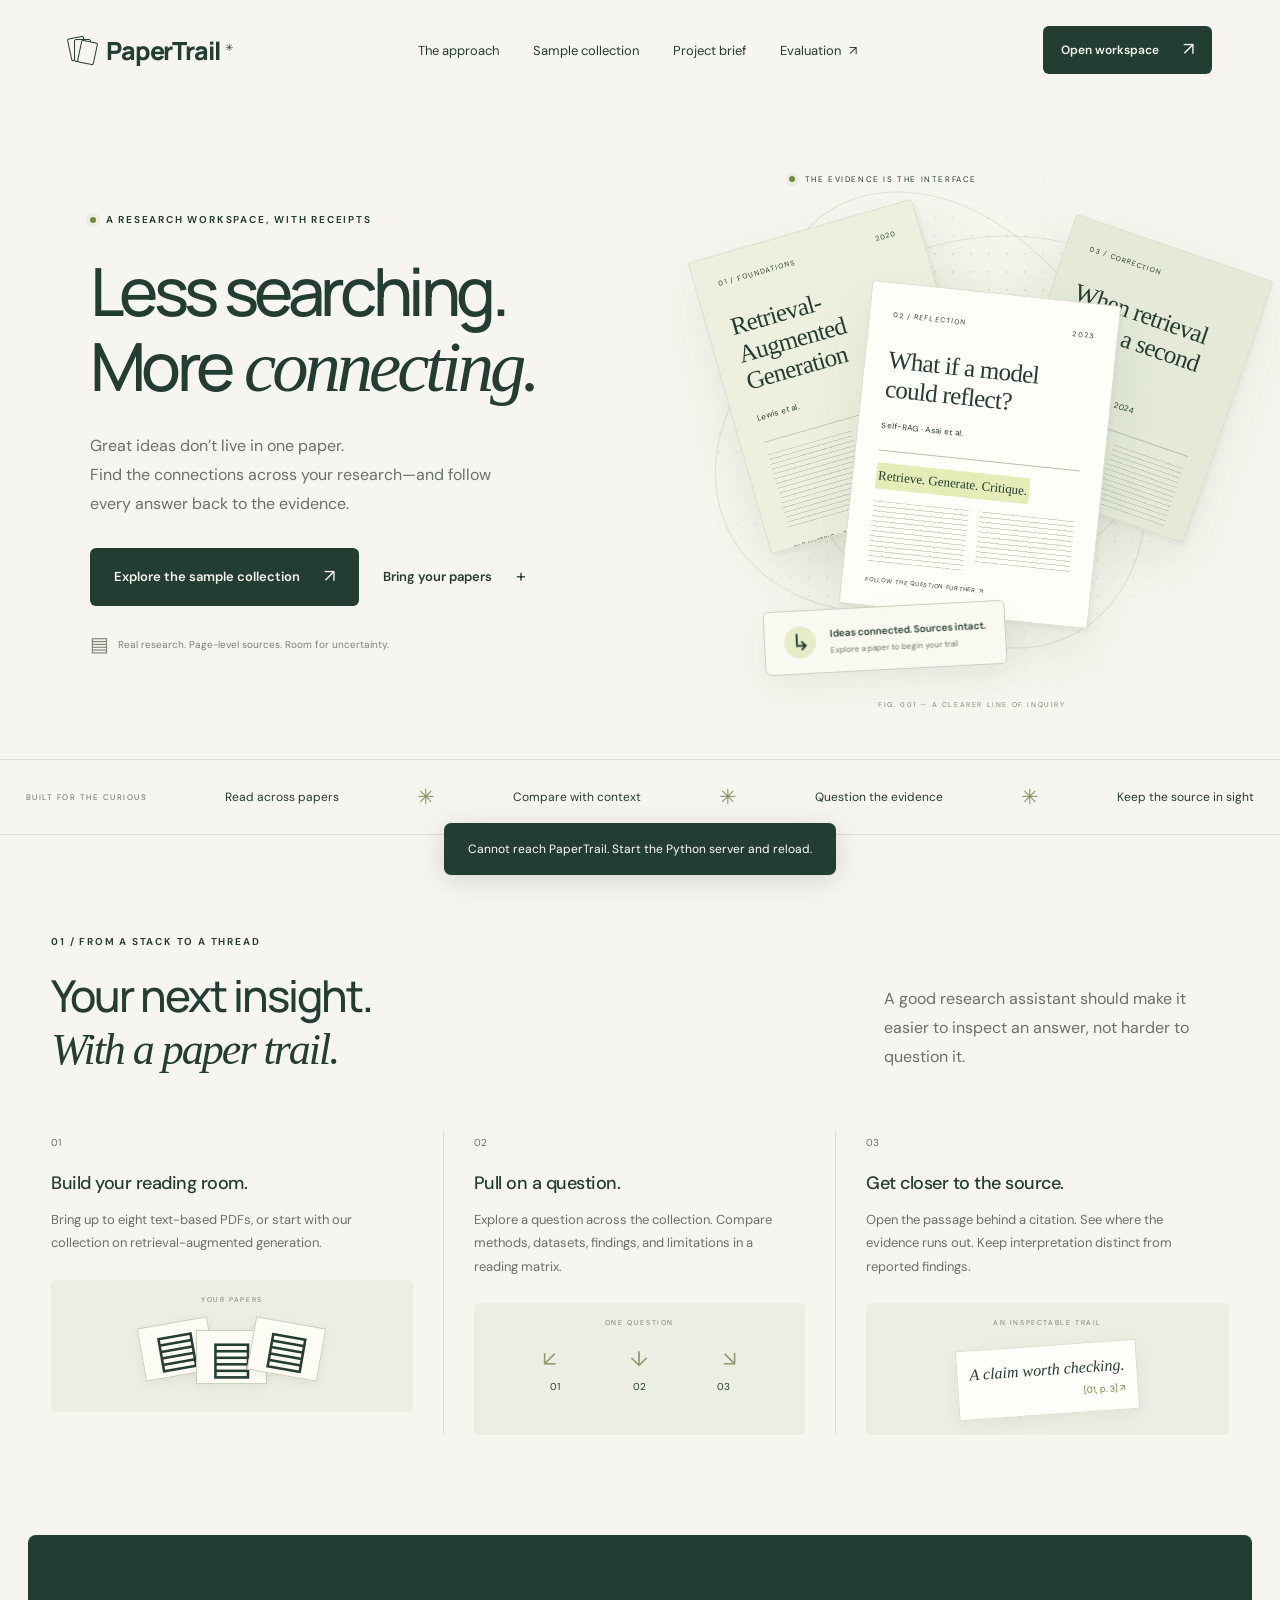
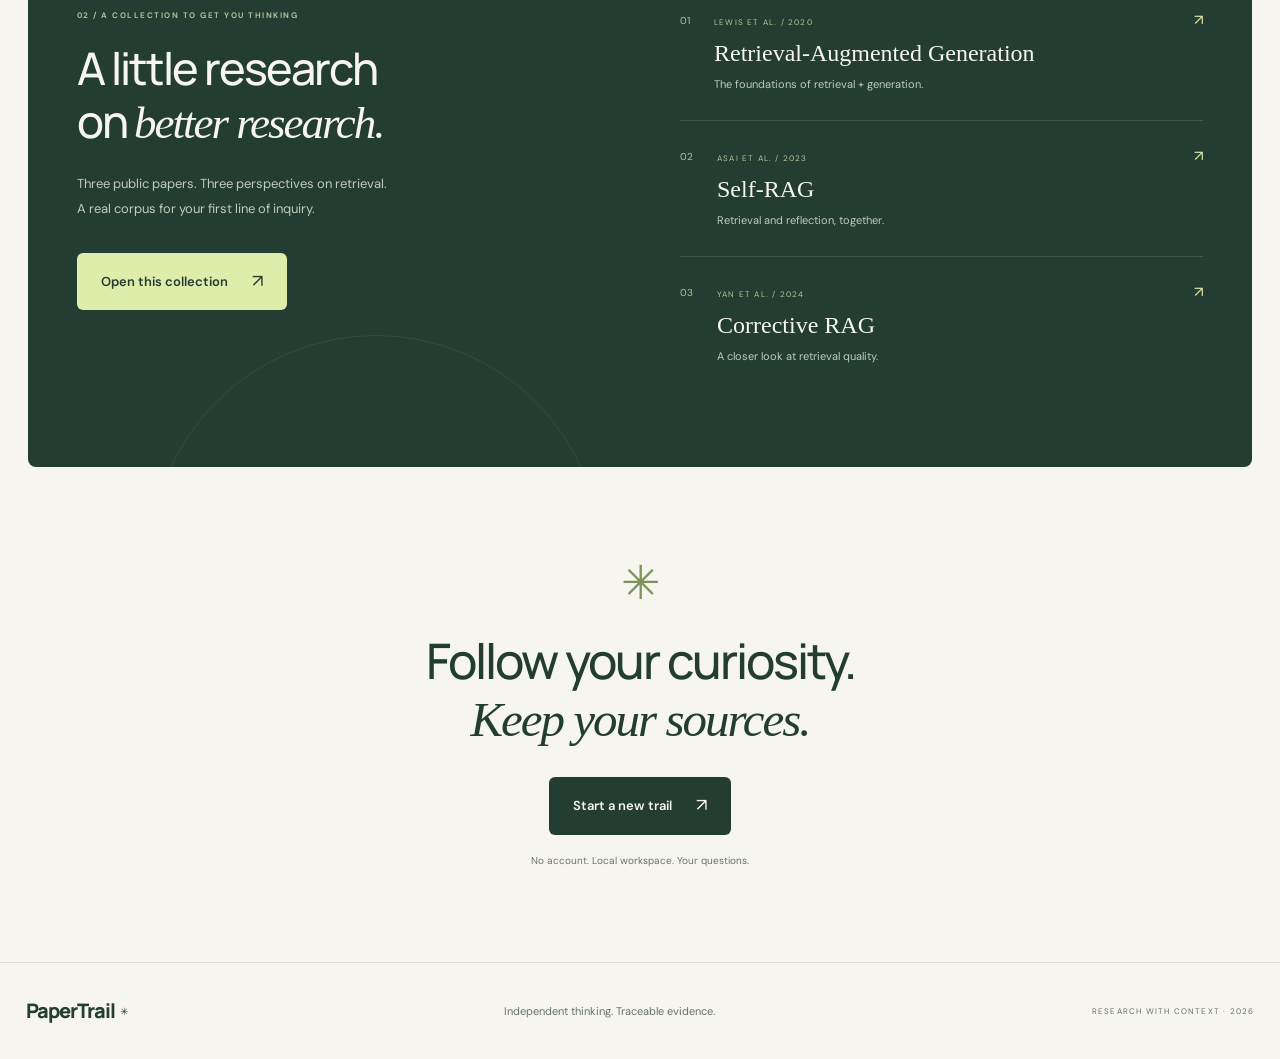
==== static/index.html @ 325f9eb8 "Build PaperTrail research workspace with cited retrieval and evaluation" ====
<!doctype html>
<html lang="en">
<head>
  <meta charset="utf-8"><meta name="viewport" content="width=device-width,initial-scale=1">
  <meta name="description" content="A quieter way to read across research. Compare papers, trace evidence, and keep every conclusion close to its source.">
  <title>PaperTrail — Follow the evidence.</title>
  <link rel="icon" href="/static/favicon.svg" type="image/svg+xml">
  <link rel="stylesheet" href="/static/styles.css">
  <script src="/static/app.js" defer></script>
</head>
<body>
<a class="skip" href="#main">Skip to content</a>
<header class="site-header">
  <a href="#" class="wordmark" aria-label="PaperTrail home"><span class="brand-icon"><i></i><i></i><i></i></span>PaperTrail<span class="brand-dot">✳</span></a>
  <nav aria-label="Main navigation"><a href="#approach">The approach</a><a href="#collection">Sample collection</a><a href="/project-brief" target="_blank" rel="noopener">Project brief</a><button class="text-button" id="nav-eval">Evaluation <span>↗</span></button></nav>
  <button class="button small dark" data-open>Open workspace <span>↗</span></button>
</header>
<main id="main">
<div id="landing">
  <section class="hero">
    <div class="hero-copy">
      <div class="eyebrow"><span class="live-dot"></span> A RESEARCH WORKSPACE, WITH RECEIPTS</div>
      <h1>Less searching.<br>More <em>connecting.</em></h1>
      <p class="hero-description">Great ideas don’t live in one paper.<br>Find the connections across your research—and follow every answer back to the evidence.</p>
      <div class="hero-actions"><button class="button dark" data-demo>Explore the sample collection <span>↗</span></button><button class="button quiet" data-open>Bring your papers <span>+</span></button></div>
      <div class="hero-footnote"><span class="tiny-paper">▤</span> Real research. Page-level sources. Room for uncertainty.</div>
    </div>
    <div class="research-art" aria-label="Interactive illustration of three research papers connected to an evidence trail">
      <div class="art-grid"></div><div class="art-orbit orbit-one"></div><div class="art-orbit orbit-two"></div>
      <div class="art-caption"><span class="live-dot"></span> THE EVIDENCE IS THE INTERFACE</div>
      <svg class="connections" viewBox="0 0 650 560" fill="none" aria-hidden="true"><path d="M180 185C400 160 140 380 340 380S430 190 530 270"/><path d="M330 115C210 290 510 310 350 475"/><circle r="4"><animateMotion dur="8s" repeatCount="indefinite" path="M180 185C400 160 140 380 340 380S430 190 530 270"/></circle></svg>
      <button class="paper-sculpture paper-back" data-art="0" aria-label="Explore the RAG paper"><span class="paper-topline">01 / FOUNDATIONS <span>2020</span></span><h3>Retrieval-Augmented<br>Generation</h3><span class="paper-author">Lewis et al.</span><div class="paper-rule"></div><div class="mini-columns"><i></i><i></i></div><span class="paper-bottom">PARAMETRIC + NON-PARAMETRIC MEMORY</span></button>
      <button class="paper-sculpture paper-front" data-art="1" aria-label="Explore the Self-RAG paper"><span class="paper-topline">02 / REFLECTION <span>2023</span></span><h3>What if a model<br>could reflect?</h3><span class="paper-author">Self-RAG · Asai et al.</span><div class="paper-rule"></div><div class="highlight-line">Retrieve. Generate. Critique.</div><div class="mini-columns"><i></i><i></i></div><span class="paper-bottom">FOLLOW THE QUESTION FURTHER ↗</span></button>
      <button class="paper-sculpture paper-side" data-art="2" aria-label="Explore the CRAG paper"><span class="paper-topline">03 / CORRECTION</span><h3>When retrieval<br>needs a second look.</h3><span class="paper-author">CRAG · Yan et al. · 2024</span><div class="paper-rule"></div><div class="mini-columns"><i></i><i></i></div></button>
      <div class="evidence-tag"><span>↳</span><div><strong>Ideas connected. Sources intact.</strong><small>Explore a paper to begin your trail</small></div></div>
      <span class="art-coordinate">FIG. 001 — A CLEARER LINE OF INQUIRY</span>
    </div>
  </section>
  <div class="principles-strip"><span>BUILT FOR THE CURIOUS</span><p>Read across papers</p><i>✳</i><p>Compare with context</p><i>✳</i><p>Question the evidence</p><i>✳</i><p>Keep the source in sight</p></div>
  <section class="approach section-wrap" id="approach">
    <div class="section-heading"><div class="eyebrow">01 / FROM A STACK TO A THREAD</div><h2>Your next insight.<br><em>With a paper trail.</em></h2><p>A good research assistant should make it easier to inspect an answer, not harder to question it.</p></div>
    <div class="approach-grid">
      <article><span class="step-number">01</span><h3>Build your reading room.</h3><p>Bring up to eight text-based PDFs, or start with our collection on retrieval-augmented generation.</p><div class="step-drawing drawing-stack" aria-hidden="true"><span>YOUR PAPERS</span><i>▤</i><i>▤</i><i>▤</i></div></article>
      <article><span class="step-number">02</span><h3>Pull on a question.</h3><p>Explore a question across the collection. Compare methods, datasets, findings, and limitations in a reading matrix.</p><div class="step-drawing drawing-thread" aria-hidden="true"><span>ONE QUESTION</span><b>↙</b><b>↓</b><b>↘</b><i>01</i><i>02</i><i>03</i></div></article>
      <article><span class="step-number">03</span><h3>Get closer to the source.</h3><p>Open the passage behind a citation. See where the evidence runs out. Keep interpretation distinct from reported findings.</p><div class="step-drawing drawing-cite" aria-hidden="true"><span>AN INSPECTABLE TRAIL</span><i>A claim worth checking. <b>[01, p. 3] ↗</b></i></div></article>
    </div>
  </section>
  <section class="collection-section" id="collection"><div class="section-wrap collection-inner"><div><div class="eyebrow">02 / A COLLECTION TO GET YOU THINKING</div><h2>A little research<br>on <em>better research.</em></h2><p>Three public papers. Three perspectives on retrieval.<br>A real corpus for your first line of inquiry.</p><button class="button cream" data-demo>Open this collection <span>↗</span></button></div><div class="collection-list">
    <a href="https://arxiv.org/abs/2005.11401v4" target="_blank" rel="noopener"><span class="collection-index">01</span><div><small>LEWIS ET AL. / 2020</small><h3>Retrieval-Augmented Generation</h3><p>The foundations of retrieval + generation.</p></div><span>↗</span></a>
    <a href="https://arxiv.org/abs/2310.11511v1" target="_blank" rel="noopener"><span class="collection-index">02</span><div><small>ASAI ET AL. / 2023</small><h3>Self-RAG</h3><p>Retrieval and reflection, together.</p></div><span>↗</span></a>
    <a href="https://arxiv.org/abs/2401.15884v3" target="_blank" rel="noopener"><span class="collection-index">03</span><div><small>YAN ET AL. / 2024</small><h3>Corrective RAG</h3><p>A closer look at retrieval quality.</p></div><span>↗</span></a>
  </div></div></section>
  <section class="closing section-wrap"><span class="asterisk">✳</span><h2>Follow your curiosity.<br><em>Keep your sources.</em></h2><button class="button dark" data-open>Start a new trail <span>↗</span></button><p>No account. Local workspace. Your questions.</p></section>
</div>
<section id="workspace" class="workspace" hidden aria-label="Research workspace">
  <div class="workspace-top"><div><div class="eyebrow">YOUR RESEARCH, IN FOCUS</div><h1>The reading room<span>.</span></h1></div><div class="workspace-controls"><span class="mode-badge" id="mode-badge">Connecting…</span><button class="button small outline" id="go-home">← Back to overview</button></div></div>
  <div class="desk">
    <aside class="library"><div class="panel-title"><h2>Your collection</h2><span id="paper-count">00</span></div><label class="upload-zone" id="dropzone"><input type="file" id="file-input" multiple accept="application/pdf,.pdf"><span class="upload-icon">+</span><strong>Add your papers</strong><small>Choose or drop up to 8 PDFs<br>20 MB each · text-based</small></label><button class="demo-link" data-demo>↳ Try the three-paper sample</button><div class="library-info" id="library-info">Your collection stays in server memory until you clear it or restart.</div><div id="paper-list"></div><button class="text-button clear-button" id="clear-collection" hidden>Clear collection</button><div class="privacy-note" id="privacy-note"></div></aside>
    <div class="research-main"><div class="tabs" role="tablist" aria-label="Research views"><button role="tab" aria-selected="true" data-tab="ask" class="active">Ask the papers</button><button role="tab" aria-selected="false" data-tab="compare">Reading matrix</button><button role="tab" aria-selected="false" data-tab="eval">Evaluation</button></div>
      <div id="ask-view" class="tab-view"><div class="welcome" id="welcome"><span class="welcome-mark">✳</span><h2>What are you curious about?</h2><p>A specific question makes a stronger trail.<br>Start with a collection, then follow the evidence.</p><div class="suggestions"><button data-question="How does Self-RAG use reflection tokens?">How does Self-RAG use reflection tokens? <span>↗</span></button><button data-question="Compare how these papers handle retrieval quality." data-compare="true">How do these papers handle retrieval quality? <span>↗</span></button><button data-question="Which paper is best?" data-compare="true">Which paper is best? <span>↗</span></button></div></div><div id="answer" aria-live="polite"></div>
      <form id="question-form" class="question-form"><label for="question" class="sr-only">Ask a research question</label><textarea id="question" rows="2" maxlength="2000" placeholder="Ask a question worth following…" required></textarea><div class="composer-bottom"><label class="compare-toggle"><input type="checkbox" id="compare-toggle"> Compare selected papers</label><button class="send-button" type="submit" aria-label="Ask the papers">↗</button></div></form><p class="composer-caption">Citations are a starting point for verification. Always inspect the source.</p></div>
      <div id="compare-view" class="tab-view" hidden><div class="view-heading"><div><h2>A side-by-side reading.</h2><p>Methods, datasets, findings, limitations. Source passages in context.</p></div><button class="button small dark" id="build-matrix">Build matrix ↗</button></div><p class="matrix-warning">This matrix retrieves excerpts; it does not establish equivalent experiments or rank papers.</p><div id="matrix"><div class="empty-panel">Select at least two papers, then build your reading matrix.</div></div></div>
      <div id="eval-view" class="tab-view" hidden><div class="view-heading"><div><h2>Show the work.</h2><p>Actual retrieval measurements. Explicit limits.</p></div><button class="button small outline" id="refresh-eval">Refresh ↻</button></div><div id="evaluation"></div></div>
    </div>
    <aside class="evidence-panel"><div class="panel-title"><h2>Evidence trail</h2><span id="evidence-count">00</span></div><div id="evidence-content"><div class="evidence-empty"><span>↳</span><h3>Every trail starts somewhere.</h3><p>Select a citation to inspect the passage and open its original PDF page.</p></div></div></aside>
  </div>
</section>
</main>
<footer><a class="wordmark" href="#">PaperTrail<span class="brand-dot">✳</span></a><p>Independent thinking. Traceable evidence.</p><span>RESEARCH WITH CONTEXT · 2026</span></footer>
<div id="toast" class="toast" role="status" hidden></div>
<div id="busy" class="busy-bar" role="status" hidden><span class="spinner"></span><span id="busy-message">Following the evidence…</span></div>
</body>
</html>
---- static/styles.css ----
@import url('https://fonts.googleapis.com/css2?family=DM+Sans:wght@400;450;500;550;600;650;700&family=Manrope:wght@400;500;600;650;700;750;800&display=swap');
:root{--paper:#f6f5ef;--ink:#243d32;--muted:#677269;--line:#dcded4;--lime:#dfedab;--accent:#52794d;--white:#fffefa;--serif:Georgia,'Times New Roman',serif;--sans:'DM Sans',Arial,sans-serif;--display:'Manrope',Arial,sans-serif}*{box-sizing:border-box}html{scroll-behavior:smooth;scroll-padding-top:90px}body{margin:0;background:var(--paper);color:var(--ink);font-family:var(--sans);font-size:15px}button,input,textarea{font:inherit}button,a{-webkit-tap-highlight-color:transparent}button{cursor:pointer}button:disabled{cursor:wait;opacity:.55}a{color:inherit;text-decoration:none}button{color:inherit}button:focus-visible,a:focus-visible,input:focus-visible,textarea:focus-visible{outline:3px solid #798e43;outline-offset:4px}[hidden]{display:none!important}::selection{background:var(--lime)}.site-header{height:100px;max-width:1512px;margin:auto;padding:0 5.3%;display:flex;align-items:center;justify-content:space-between;gap:24px}.wordmark{font-family:var(--display);font-size:25px;font-weight:800;letter-spacing:-1.1px;display:inline-flex;align-items:center;gap:9px}.brand-dot{font:10px var(--sans);align-self:flex-start;margin-top:8px;margin-left:-4px}.brand-icon{position:relative;width:29px;height:30px;display:inline-block}.brand-icon i{position:absolute;width:17px;height:23px;border:1.7px solid var(--ink);border-radius:2px;transform:rotate(-12deg);top:2px;left:1px;background:var(--paper)}.brand-icon i:nth-child(2){left:6px;top:4px;transform:rotate(0)}.brand-icon i:nth-child(3){left:11px;top:6px;transform:rotate(12deg)}.site-header nav{display:flex;gap:34px;align-items:center;font-size:13px}.site-header nav a:hover,.text-button:hover{text-decoration:underline;text-underline-offset:5px}.text-button{padding:0;border:0;background:none;font-size:13px}.text-button span{margin-left:5px}.button{display:inline-flex;align-items:center;justify-content:center;gap:24px;border-radius:6px;padding:17px 23px;border:1px solid transparent;font-size:13px;font-weight:600;line-height:1.2;transition:background .2s,transform .2s}.button:hover{transform:translateY(-2px)}.button span{font-size:18px;font-weight:400}.button.dark{color:var(--paper);background:var(--ink)}.button.dark:hover{background:#3b5949}.button.small{padding:12px 17px;font-size:12px}.button.quiet{background:transparent;padding-left:10px}.button.outline{border-color:var(--line);background:transparent}.button.cream{background:var(--lime);color:var(--ink)}.hero{max-width:1512px;margin:auto;min-height:650px;display:grid;grid-template-columns:1fr 1fr;padding:55px 3% 44px 7%;align-items:center;overflow:hidden}.eyebrow{font-size:10px;letter-spacing:1.8px;font-weight:650;display:flex;align-items:center;gap:10px}.live-dot{width:6px;height:6px;border-radius:100%;background:#6e8c43;display:inline-block;box-shadow:0 0 0 4px #7c934414;flex:none}.hero h1{font-family:var(--display);font-size:clamp(48px,5.2vw,80px);font-weight:500;letter-spacing:-4.4px;line-height:1.1;margin:28px 0 25px}em{font-family:var(--serif);font-weight:400}h1 em{letter-spacing:-4px;font-size:1.09em}.hero-description{font-size:16px;line-height:1.8;color:var(--muted);max-width:440px;margin-bottom:30px}.hero-actions{display:flex;align-items:center;gap:13px}.hero-footnote{display:flex;align-items:center;gap:9px;color:#7c8278;font-size:10px;margin-top:25px}.tiny-paper{font-size:20px}.research-art{height:560px;position:relative;perspective:1000px;margin-left:8px}.art-grid{position:absolute;inset:0;background-image:radial-gradient(#9da78b 1px,transparent 1px);background-size:18px 18px;opacity:.32;mask-image:radial-gradient(ellipse at center,#000 30%,transparent 72%)}.research-art:before{content:'';position:absolute;inset:10% 4%;background:radial-gradient(ellipse,#dce7bc90,transparent 68%);filter:blur(18px)}.art-caption{position:absolute;top:19px;left:115px;font-size:8px;letter-spacing:1.6px;display:flex;align-items:center;gap:10px}.art-orbit{position:absolute;border:1px solid #adb99b50;border-radius:50%;width:490px;height:350px;left:30px;top:95px;transform:rotate(-25deg)}.orbit-two{width:340px;height:490px;top:20px;left:112px;transform:rotate(-30deg)}.connections{position:absolute;inset:0;width:100%;height:100%;overflow:visible}.connections path{stroke:#7a8f60;stroke-width:1;stroke-dasharray:3 6;opacity:.65}.connections circle{fill:#6d844a}.paper-sculpture{position:absolute;text-align:left;border:1px solid #deded1;background:var(--white);color:var(--ink);box-shadow:0 25px 55px #34492a17,2px 3px 4px #34492a0c;border-radius:3px;transition:transform .5s,box-shadow .5s;padding:23px 23px 18px;width:233px;height:303px;overflow:hidden}.paper-back{left:9%;top:70px;transform:rotate(-16deg);background:#eef0df}.paper-back:hover{transform:rotate(-12deg) translateY(-15px);z-index:5}.paper-front{left:32%;top:137px;z-index:3;transform:rotate(6deg);width:250px;height:325px;background:#fffef9}.paper-front:hover{transform:rotate(2deg) translateY(-12px)}.paper-side{left:62%;top:85px;transform:rotate(19deg);width:208px;height:277px;background:#e4e9d8;z-index:1}.paper-side:hover{transform:rotate(13deg) translateY(-15px);z-index:5}.paper-topline{display:flex;justify-content:space-between;font-size:7px;letter-spacing:1.1px}.paper-sculpture h3{font-family:var(--serif);font-size:25px;font-weight:400;line-height:1.14;margin:27px 0 10px;letter-spacing:-.7px}.paper-author{font-size:8px;letter-spacing:.3px}.paper-rule{height:1px;background:#b7beac;margin:17px 0 12px}.mini-columns{display:flex;gap:11px;height:79px}.mini-columns i{flex:1;background:repeating-linear-gradient(to bottom,#b8bfad 0 1px,transparent 1px 5px);opacity:.64}.mini-columns i:nth-child(2){height:64px}.paper-bottom{font-size:6px;letter-spacing:.75px;display:block;margin-top:14px}.highlight-line{background:#e4edb7;font-family:var(--serif);font-size:13px;padding:5px 2px;margin-bottom:12px;width:max-content}.paper-front .mini-columns{height:61px}.paper-front .mini-columns i:nth-child(2){height:51px}.evidence-tag{position:absolute;bottom:45px;left:16%;z-index:6;background:#f9faf1e8;backdrop-filter:blur(12px);border:1px solid #c9d0b9;box-shadow:0 12px 35px #34492a12;border-radius:6px;display:flex;align-items:center;gap:14px;padding:15px 19px;transform:rotate(-3deg)}.evidence-tag>span{background:#e4ecc9;width:32px;height:32px;display:grid;place-items:center;border-radius:50%;font-size:23px}.evidence-tag strong{font-size:10px;font-weight:600;display:block}.evidence-tag small{font-size:8px;color:var(--muted);display:block;margin-top:5px}.art-coordinate{position:absolute;bottom:6px;left:36%;font-size:7px;letter-spacing:1.6px;color:#818b76}.principles-strip{max-width:1352px;margin:0 auto;display:flex;gap:28px;justify-content:space-between;align-items:center;border-top:1px solid var(--line);border-bottom:1px solid var(--line);padding:23px 2%;font-size:12px}.principles-strip>span{font-size:8px;letter-spacing:1.5px;color:var(--muted)}.principles-strip p{margin:0}.principles-strip i{font-style:normal;font-size:21px;color:#81945f}.section-wrap{max-width:1352px;margin:auto;padding:100px 4%}.section-heading{display:grid;grid-template-columns:1.25fr 1fr;gap:0 80px;align-items:end}.section-heading .eyebrow{grid-column:1/-1;margin-bottom:22px}h2{font-family:var(--display);font-size:44px;font-weight:500;letter-spacing:-2px;line-height:1.18;margin:0}.section-heading p{font-size:16px;line-height:1.8;color:var(--muted);max-width:345px;margin:0 0 4px auto}.approach-grid{display:grid;grid-template-columns:repeat(3,1fr);margin-top:55px}.approach-grid article{padding:0 30px;border-right:1px solid var(--line)}.approach-grid article:first-child{padding-left:0}.approach-grid article:last-child{border:0;padding-right:0}.step-number{font-size:10px;color:var(--muted)}.approach-grid h3{font-size:18px;font-weight:500;letter-spacing:-.5px;margin:20px 0 10px}.approach-grid p{font-size:13px;line-height:1.8;color:var(--muted);max-width:320px}.step-drawing{background:#eceee3;height:132px;border-radius:5px;margin-top:25px;position:relative;overflow:hidden;text-align:center;padding:15px}.step-drawing>span{display:block;font-size:7px;letter-spacing:1.6px;color:#7a856f;margin-bottom:18px}.drawing-stack i{display:inline-block;font-style:normal;font-size:46px;line-height:1;background:#fdfcf5;padding:3px 13px;box-shadow:0 3px 10px #243d3212;border:1px solid #cbd0bb;transform:rotate(-10deg);margin:0 -8px}.drawing-stack i:nth-child(3){transform:translateY(8px)}.drawing-stack i:nth-child(4){transform:rotate(10deg)}.drawing-thread b{display:inline-block;width:30%;font-size:21px;font-weight:400;color:#8b9d70}.drawing-thread i{display:inline-block;width:28%;font-size:10px;font-style:normal;margin-top:7px}.drawing-cite i{font-family:var(--serif);font-size:16px;display:inline-block;background:var(--white);border:1px solid #d8ddca;box-shadow:0 5px 16px #243d3210;padding:15px 12px;transform:rotate(-4deg)}.drawing-cite b{display:block;font:9px var(--sans);padding-top:8px;color:#68803e;text-align:right}.collection-section{background:var(--ink);color:var(--paper);margin:0 28px;border-radius:8px;position:relative;overflow:hidden}.collection-section:after{content:'';position:absolute;width:450px;height:450px;border:1px solid #dfeaaf14;border-radius:50%;bottom:-320px;left:10%}.collection-inner{display:grid;grid-template-columns:1fr 1fr;gap:80px;padding-top:75px;padding-bottom:75px}.collection-inner .eyebrow{color:#b6c59a;font-size:8px;letter-spacing:1.5px;margin-bottom:22px}.collection-inner h2{font-size:45px}.collection-inner p{color:#c1cbbc;font-size:13px;line-height:1.9;margin:22px 0}.collection-inner .button{margin-top:9px}.collection-list a{display:flex;gap:24px;align-items:flex-start;padding:25px 0;border-bottom:1px solid #70827260;transition:padding .2s}.collection-list a:hover{padding-left:10px}.collection-list a:first-child{padding-top:0}.collection-list a:last-child{border:0}.collection-index{font-size:10px;padding-top:4px;color:#b7c596}.collection-list small{font-size:8px;letter-spacing:1.2px;color:#b7c596}.collection-list h3{font-family:var(--serif);font-weight:400;font-size:24px;margin:10px 0 7px}.collection-list p{margin:0;font-size:11px}.collection-list a>span:last-child{margin-left:auto;color:var(--lime)}.closing{text-align:center;padding:85px 0}.asterisk{font-size:47px;color:#7f925b;display:block;margin-bottom:18px}.closing h2{font-size:49px}.closing .button{margin-top:28px}.closing p{font-size:10px;color:var(--muted);margin-top:19px}footer{max-width:1352px;margin:auto;border-top:1px solid var(--line);padding:30px 2%;display:flex;align-items:center;justify-content:space-between;gap:25px}footer .wordmark{font-size:20px}footer p{font-size:11px;color:var(--muted)}footer>span{font-size:8px;letter-spacing:1.2px;color:var(--muted)}.workspace{max-width:1600px;margin:auto;padding:35px 3% 70px}.workspace-top{display:flex;justify-content:space-between;align-items:center;margin-bottom:30px;gap:20px}.workspace-top h1{font-family:var(--display);font-size:40px;letter-spacing:-2px;font-weight:500;margin:10px 0 0}.workspace-top h1 span{color:#8eaa5c}.workspace-controls{display:flex;align-items:center;gap:18px}.mode-badge{font-size:9px;letter-spacing:.5px;border:1px solid #c9d4b6;border-radius:30px;padding:8px 11px;background:#e8efd9}.desk{display:grid;grid-template-columns:245px minmax(0,1fr) 285px;border:1px solid var(--line);border-radius:9px;min-height:690px;background:var(--white);overflow:hidden}.library{border-right:1px solid var(--line);padding:23px 18px;background:#f0f1e8}.panel-title{display:flex;align-items:center;justify-content:space-between;margin-bottom:23px}.panel-title h2{font:600 12px var(--sans);letter-spacing:0}.panel-title>span{font-size:9px;color:var(--muted);border:1px solid var(--line);padding:3px 6px;border-radius:3px}.upload-zone{display:flex;align-items:center;flex-direction:column;justify-content:center;padding:22px 12px;border:1px dashed #aab99a;border-radius:6px;cursor:pointer;position:relative;background:#f6f7ee;transition:background .2s}.upload-zone:hover,.upload-zone.dragover{background:#e4ebce}.upload-zone input{position:absolute;inset:0;opacity:0;width:100%;cursor:pointer}.upload-zone:focus-within{outline:3px solid #798e43}.upload-icon{font-size:25px;font-weight:400;margin-bottom:8px}.upload-zone strong{font-size:12px;font-weight:500}.upload-zone small{font-size:9px;line-height:1.7;color:var(--muted);text-align:center;margin-top:9px}.demo-link{background:none;border:0;font-size:10px;width:100%;text-align:left;padding:16px 0;color:#4a6743}.library-info{font-size:9px;line-height:1.7;color:var(--muted);padding:12px 0;border-top:1px solid var(--line)}.paper-item{display:flex;gap:8px;padding:14px 0;border-bottom:1px solid var(--line);align-items:flex-start}.paper-item input{accent-color:var(--ink);margin:3px 0;flex:none}.paper-item strong{font-size:11px;font-weight:500;line-height:1.5;display:block;overflow-wrap:anywhere}.paper-item small{font-size:9px;color:var(--muted);display:block;margin-top:5px}.clear-button{margin-top:20px;font-size:10px;color:#876145}.privacy-note{margin-top:30px;font-size:9px;line-height:1.8;color:var(--muted)}.research-main{min-width:0}.tabs{display:flex;gap:24px;border-bottom:1px solid var(--line);padding:0 26px;height:63px;align-items:stretch}.tabs button{background:none;border:0;border-bottom:2px solid transparent;padding:0 0 2px;font-size:11px;white-space:nowrap;color:var(--muted)}.tabs button.active{border-bottom-color:var(--ink);color:var(--ink);font-weight:600}.tab-view{padding:25px}.welcome{text-align:center;padding:43px 15px 32px}.welcome-mark{font-size:48px;color:#8a9b65}.welcome h2{font-size:27px;letter-spacing:-1px;margin:18px 0 13px}.welcome p{font-size:12px;line-height:1.8;color:var(--muted)}.suggestions{display:flex;flex-direction:column;gap:9px;max-width:420px;margin:27px auto 0}.suggestions button{border:1px solid var(--line);background:transparent;border-radius:5px;padding:13px 14px;display:flex;justify-content:space-between;gap:15px;text-align:left;font-size:11px}.suggestions button:hover{background:#edf1df}.suggestions span{color:#74884f}.question-form{border:1px solid #bac6aa;background:var(--white);border-radius:7px;padding:15px;box-shadow:0 5px 22px #243d3208;margin-top:10px}.question-form textarea{resize:vertical;min-height:48px;max-height:180px;width:100%;border:0;background:transparent;color:var(--ink);font-size:12px;line-height:1.7;outline:none}.question-form textarea::placeholder{color:#8b9287}.composer-bottom{display:flex;align-items:center;justify-content:space-between;gap:10px}.compare-toggle{font-size:9px;color:var(--muted);display:flex;align-items:center;gap:6px}.compare-toggle input{accent-color:var(--ink)}.send-button{border:0;background:var(--ink);color:var(--lime);border-radius:5px;width:35px;height:32px;font-size:20px}.composer-caption{font-size:8px;color:#838b7b;text-align:center;line-height:1.6}.evidence-panel{border-left:1px solid var(--line);padding:23px 19px;background:#fafaf4;min-width:0}.evidence-empty{padding:70px 7px;text-align:center}.evidence-empty>span{font-size:50px;color:#9cab83}.evidence-empty h3{font-family:var(--serif);font-size:21px;font-weight:400;line-height:1.4}.evidence-empty p{font-size:11px;line-height:1.8;color:var(--muted)}.evidence-card{border:1px solid var(--line);border-radius:5px;background:var(--white);padding:14px;margin-bottom:12px}.evidence-card.active{border-color:#829e58;box-shadow:0 0 0 2px #e0e9c8}.evidence-card .evidence-label{font-size:8px;letter-spacing:1px;color:#7c8f5e}.evidence-card h3{font-size:12px;font-weight:600;line-height:1.6;margin:9px 0}.evidence-card p{font-size:11px;line-height:1.8;max-height:280px;overflow:auto;white-space:pre-wrap;overflow-wrap:anywhere;color:#5a6657}.evidence-card a{font-size:10px;border-bottom:1px solid #819763;padding-bottom:3px;display:inline-block;margin:8px 0 3px}.answer-question{font-size:20px;font-family:var(--display);font-weight:500;letter-spacing:-.5px;margin:5px 0 20px;line-height:1.45}.answer-status{font-size:9px;letter-spacing:.8px;padding:7px 9px;display:inline-block;background:#e8efd9;border-radius:4px;margin-bottom:12px}.answer-status.insufficient{background:#f0e7ce;color:#7d6535}.answer-message{font-size:12px;line-height:1.8;color:var(--muted)}.answer-claim{border-top:1px solid var(--line);padding:17px 0}.claim-kind{font-size:8px;letter-spacing:1px;text-transform:uppercase;color:#71805c}.answer-claim p{font-size:12px;line-height:1.9;white-space:pre-wrap;overflow-wrap:anywhere;margin:8px 0 12px;max-height:220px;overflow:auto}.citation{display:inline-block;border:1px solid #c3d1ab;border-radius:4px;background:#edf2e0;font-size:9px;padding:5px 8px;text-align:left}.citation:hover{background:#e0eabf}.answer-footer{display:flex;justify-content:space-between;align-items:center;padding:14px 0;color:var(--muted);font-size:9px}.answer-footer button{font-size:10px}.graph-trace{font-size:9px;color:var(--muted);border-top:1px solid var(--line);padding-top:12px;line-height:2}.graph-trace summary{cursor:pointer}.graph-trace ol{padding-left:20px}.view-heading{display:flex;gap:15px;justify-content:space-between;align-items:flex-start}.view-heading h2{font-size:24px;letter-spacing:-.8px}.view-heading p{font-size:11px;line-height:1.8;color:var(--muted)}.view-heading .button{white-space:nowrap;font-size:10px;padding:10px}.matrix-warning{font-size:10px;background:#f0eddd;line-height:1.8;padding:12px;border-radius:4px;margin:15px 0}.empty-panel{font-size:12px;color:var(--muted);text-align:center;padding:90px 25px}.matrix-scroll{overflow:auto;margin-top:22px}.matrix-table{border-collapse:collapse;width:100%;min-width:480px;font-size:10px;table-layout:fixed}.matrix-table th,.matrix-table td{border:1px solid var(--line);padding:11px;vertical-align:top;text-align:left}.matrix-table th{background:#edf0e3;font-weight:600}.matrix-table th:first-child{width:85px}.matrix-table td p{margin:0 0 12px;line-height:1.8;max-height:160px;overflow:auto;white-space:pre-wrap}.matrix-table .citation{font-size:8px}.eval-cards{display:grid;grid-template-columns:repeat(2,1fr);gap:12px;margin:25px 0}.eval-stat{background:#edf1e1;border:1px solid var(--line);padding:19px;border-radius:5px}.eval-stat strong{font-family:var(--display);font-size:31px;font-weight:500;display:block;letter-spacing:-1px}.eval-stat span{display:block;font-size:10px;margin-top:10px;line-height:1.6}.eval-note{font-size:11px;line-height:1.8;color:var(--muted)}.eval-case{border-top:1px solid var(--line);padding:14px 0;font-size:11px;line-height:1.8}.eval-case small{display:block;font-size:9px;color:var(--muted)}.toast{position:fixed;bottom:25px;left:50%;transform:translateX(-50%);background:var(--ink);color:var(--white);padding:16px 24px;border-radius:7px;box-shadow:0 5px 30px #0002;z-index:100;font-size:12px;max-width:calc(100% - 30px);line-height:1.7}.busy-bar{position:fixed;top:0;left:0;width:100%;background:var(--ink);color:var(--lime);padding:10px;display:flex;justify-content:center;align-items:center;gap:12px;z-index:100;font-size:11px}.spinner{width:12px;height:12px;border:1px solid #b7c59670;border-top-color:var(--lime);border-radius:50%;animation:spin 1s linear infinite}.sr-only,.skip:not(:focus){position:absolute;width:1px;height:1px;padding:0;margin:-1px;overflow:hidden;clip:rect(0,0,0,0);white-space:nowrap;border:0}.skip:focus{position:fixed;top:10px;left:10px;z-index:200;background:var(--white);padding:12px}@keyframes spin{to{transform:rotate(360deg)}}@media(min-width:1450px){.hero{padding-bottom:65px}.hero h1{font-size:80px}.research-art{transform:scale(1.06)}}@media(max-width:1150px){.site-header{padding:0 4%}.site-header nav{gap:20px}.hero{padding-left:5%;min-height:600px;padding-top:35px}.hero h1{font-size:59px;letter-spacing:-3px}.hero-description{font-size:14px;max-width:360px}.hero-actions{gap:4px;align-items:flex-start;flex-direction:column}.hero-actions .quiet{padding-top:12px}.research-art{transform:scale(.85);transform-origin:25% center;width:570px;margin-left:-20px}.principles-strip{margin:0 4%;gap:20px}.principles-strip>span{display:none}.desk{grid-template-columns:210px minmax(0,1fr)}.evidence-panel{grid-column:1/-1;border-left:0;border-top:1px solid var(--line)}#evidence-content{display:grid;grid-template-columns:repeat(3,1fr);gap:15px}.evidence-empty{grid-column:1/-1;padding:25px}.evidence-empty>span{display:none}.collection-inner{gap:40px}.collection-inner h2{font-size:39px}.section-heading{gap:0 40px}.tabs{gap:20px}.workspace{padding:20px 3% 50px}}@media(max-width:760px){.site-header{height:80px;padding:0 6%}.site-header nav{display:none}.wordmark{font-size:22px}.site-header .button{font-size:10px;gap:13px;padding:11px 12px}.hero{display:flex;flex-direction:column;align-items:stretch;padding:40px 7% 20px;min-height:0}.hero h1{font-size:clamp(44px,9.5vw,68px);letter-spacing:-3px}.hero h1 em{letter-spacing:-3px}.hero-description{font-size:14px;max-width:430px}.hero .eyebrow{font-size:8px;letter-spacing:1.3px}.hero-actions{flex-direction:row;align-items:center;gap:8px;flex-wrap:wrap}.hero-actions .button{font-size:11px;padding:15px;gap:15px}.hero-actions .quiet{padding-left:0}.hero-footnote{font-size:8px}.research-art{width:550px;transform:scale(.75);transform-origin:top left;margin:20px 0 -125px calc(50% - 208px);height:560px}.principles-strip{font-size:9px;gap:9px;padding:19px 0;flex-wrap:wrap;justify-content:center;margin:0 7%}.principles-strip i{font-size:14px}.principles-strip p:last-child,.principles-strip i:nth-last-child(2){display:none}.section-wrap{padding:65px 7%}.section-heading{display:block}.section-heading .eyebrow{font-size:8px;margin-bottom:20px}.section-heading h2{font-size:36px}.section-heading p{margin:25px 0 0;max-width:350px;font-size:13px}.approach-grid{display:block;margin-top:35px}.approach-grid article,.approach-grid article:first-child,.approach-grid article:last-child{padding:25px 0;border:0;border-top:1px solid var(--line)}.approach-grid h3{margin-top:12px}.approach-grid p{max-width:none}.step-drawing{margin-top:20px;height:135px}.collection-section{margin:0 14px}.collection-inner{display:block;padding:45px 7%}.collection-inner h2{font-size:38px}.collection-list{margin-top:45px}.collection-list h3{font-size:22px}.collection-inner .eyebrow{font-size:7px}.closing h2{font-size:36px}.closing{padding:65px 7%}footer{margin:0 7%;padding:25px 0;flex-wrap:wrap;gap:15px}footer .wordmark{font-size:18px}footer p{font-size:9px}footer>span{font-size:7px;width:100%}.workspace-top{align-items:flex-start;flex-direction:column;margin-bottom:22px}.workspace-top h1{font-size:34px}.workspace-top .eyebrow{font-size:8px}.workspace-controls{gap:12px;width:100%;justify-content:space-between}.workspace-controls .button{font-size:9px}.desk{display:block}.library{border:0;border-bottom:1px solid var(--line)}.upload-zone{padding:14px;display:block;text-align:center}.upload-zone .upload-icon{display:inline-block;margin:0 9px 0 0;vertical-align:middle}.upload-zone small{display:block;margin-top:5px}.upload-zone small br{display:none}.demo-link{text-align:center}.library-info{padding:9px 0}.privacy-note{margin:13px 0 0}.paper-item{padding:9px 0}.paper-item strong{font-size:11px}.panel-title{margin-bottom:15px}.tabs{padding:0 20px;gap:23px;height:55px}.tabs button{font-size:10px}.tab-view{padding:20px 16px}.welcome{padding:25px 0}.welcome h2{font-size:25px}.welcome p{font-size:11px}#evidence-content{display:block}.view-heading{display:block}.view-heading h2{font-size:23px}.view-heading .button{margin:5px 0}.eval-stat{padding:14px}.eval-stat strong{font-size:26px}.workspace{padding:20px 4% 45px}}@media(prefers-reduced-motion:reduce){html{scroll-behavior:auto}*,*:before,*:after{animation:none!important;transition:none!important}.connections circle{display:none}}

.hero h1 em{margin-left:.06em}.desk{height:760px}.library,.research-main,.evidence-panel{overflow:auto}.tabs{position:sticky;top:0;background:var(--white);z-index:2}@media(max-width:1150px){.desk{height:auto}.research-main{max-height:760px}.evidence-panel{max-height:620px}}@media(max-width:760px){.research-main{max-height:none}.evidence-panel{max-height:650px}}
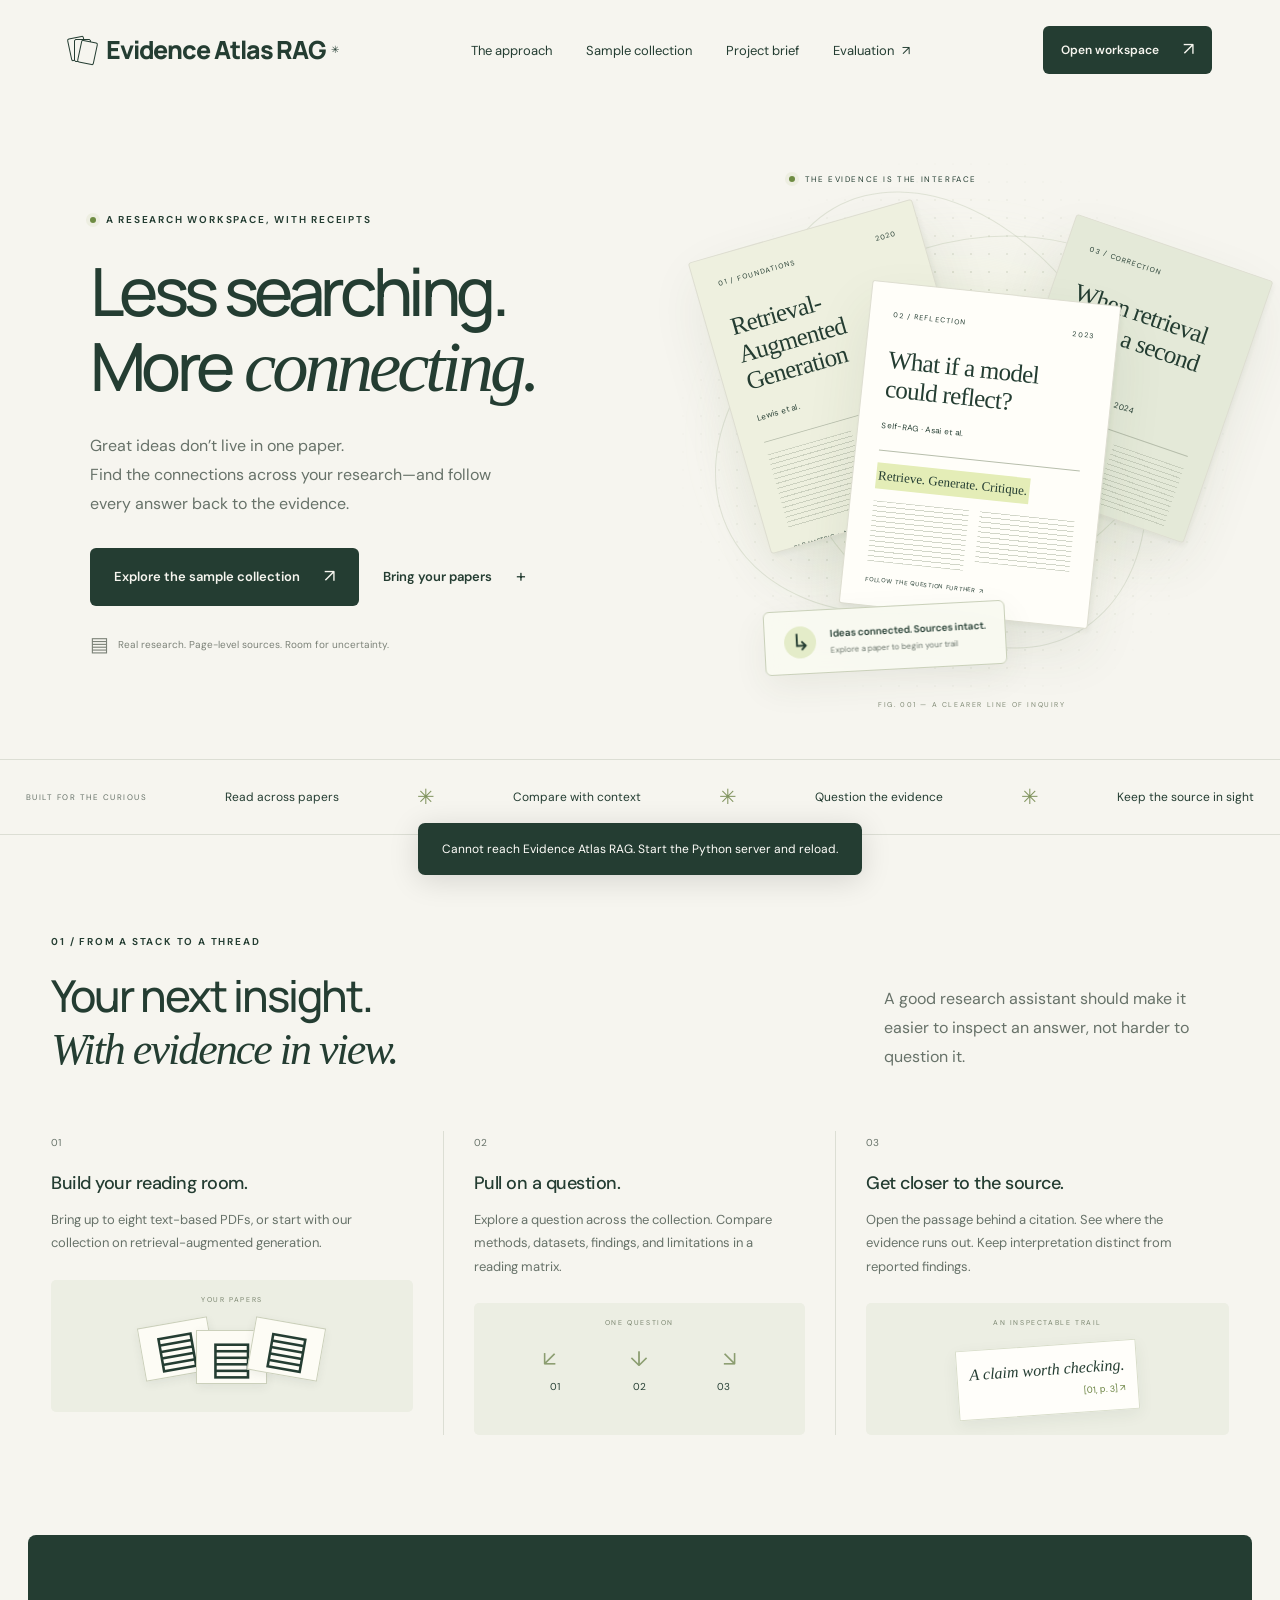
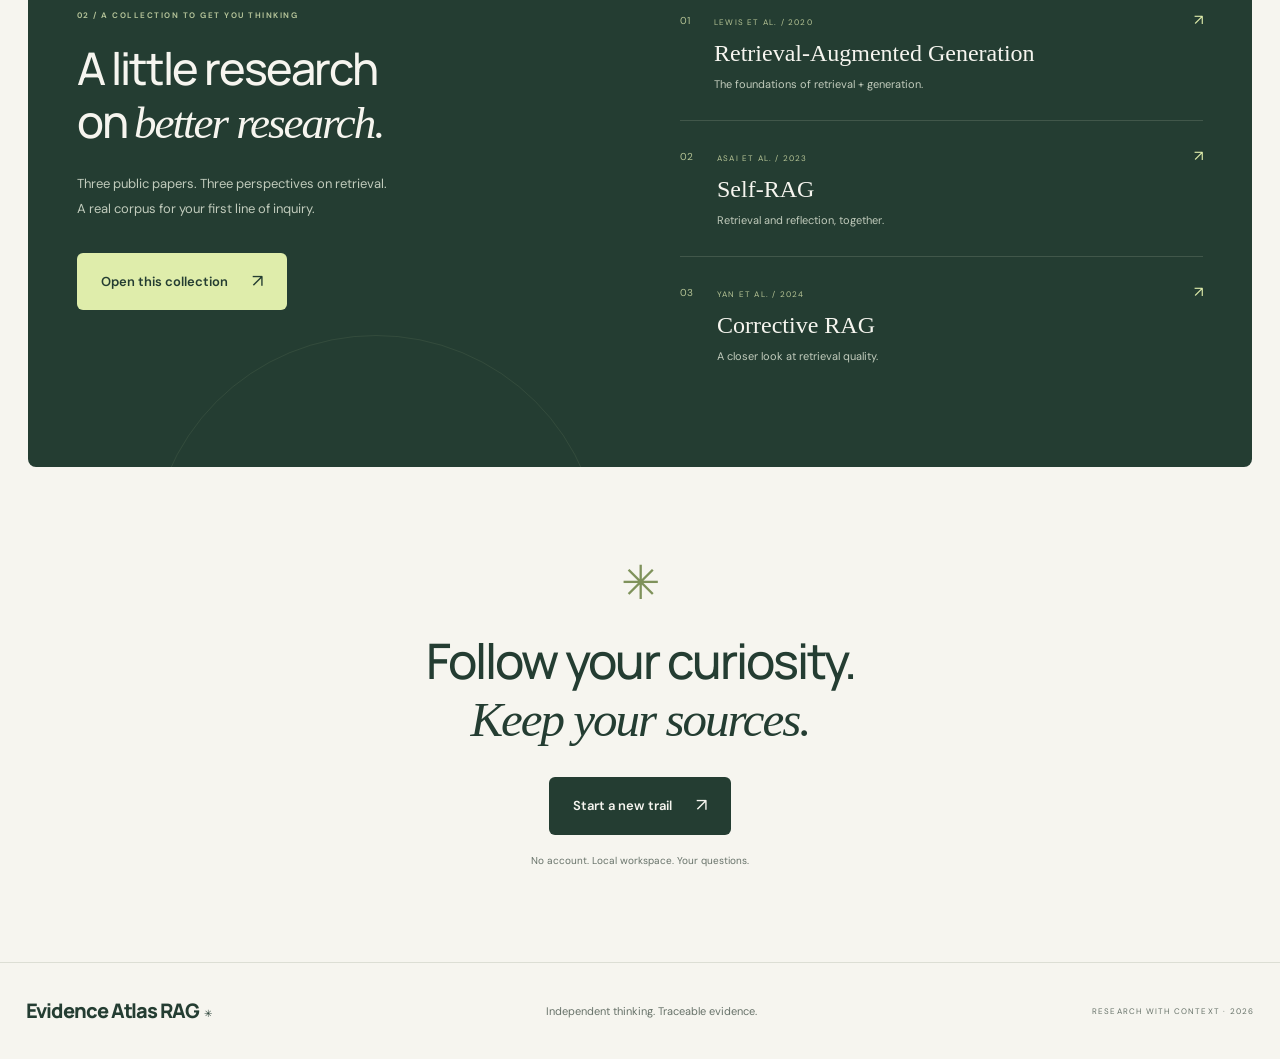
==== commit e00ed806: "Use Evidence Atlas RAG branding throughout the product and docs" ====
--- a/static/index.html
+++ b/static/index.html
@@ -3,7 +3,7 @@
 <head>
   <meta charset="utf-8"><meta name="viewport" content="width=device-width,initial-scale=1">
   <meta name="description" content="A quieter way to read across research. Compare papers, trace evidence, and keep every conclusion close to its source.">
-  <title>PaperTrail — Follow the evidence.</title>
+  <title>Evidence Atlas RAG — Follow the evidence.</title>
   <link rel="icon" href="/static/favicon.svg" type="image/svg+xml">
   <link rel="stylesheet" href="/static/styles.css">
   <script src="/static/app.js" defer></script>
@@ -11,7 +11,7 @@
 <body>
 <a class="skip" href="#main">Skip to content</a>
 <header class="site-header">
-  <a href="#" class="wordmark" aria-label="PaperTrail home"><span class="brand-icon"><i></i><i></i><i></i></span>PaperTrail<span class="brand-dot">✳</span></a>
+  <a href="#" class="wordmark" aria-label="Evidence Atlas RAG home"><span class="brand-icon"><i></i><i></i><i></i></span><span class="brand-name">Evidence Atlas RAG</span><span class="brand-dot">✳</span></a>
   <nav aria-label="Main navigation"><a href="#approach">The approach</a><a href="#collection">Sample collection</a><a href="/project-brief" target="_blank" rel="noopener">Project brief</a><button class="text-button" id="nav-eval">Evaluation <span>↗</span></button></nav>
   <button class="button small dark" data-open>Open workspace <span>↗</span></button>
 </header>
@@ -38,7 +38,7 @@
   </section>
   <div class="principles-strip"><span>BUILT FOR THE CURIOUS</span><p>Read across papers</p><i>✳</i><p>Compare with context</p><i>✳</i><p>Question the evidence</p><i>✳</i><p>Keep the source in sight</p></div>
   <section class="approach section-wrap" id="approach">
-    <div class="section-heading"><div class="eyebrow">01 / FROM A STACK TO A THREAD</div><h2>Your next insight.<br><em>With a paper trail.</em></h2><p>A good research assistant should make it easier to inspect an answer, not harder to question it.</p></div>
+    <div class="section-heading"><div class="eyebrow">01 / FROM A STACK TO A THREAD</div><h2>Your next insight.<br><em>With evidence in view.</em></h2><p>A good research assistant should make it easier to inspect an answer, not harder to question it.</p></div>
     <div class="approach-grid">
       <article><span class="step-number">01</span><h3>Build your reading room.</h3><p>Bring up to eight text-based PDFs, or start with our collection on retrieval-augmented generation.</p><div class="step-drawing drawing-stack" aria-hidden="true"><span>YOUR PAPERS</span><i>▤</i><i>▤</i><i>▤</i></div></article>
       <article><span class="step-number">02</span><h3>Pull on a question.</h3><p>Explore a question across the collection. Compare methods, datasets, findings, and limitations in a reading matrix.</p><div class="step-drawing drawing-thread" aria-hidden="true"><span>ONE QUESTION</span><b>↙</b><b>↓</b><b>↘</b><i>01</i><i>02</i><i>03</i></div></article>
@@ -66,7 +66,7 @@
   </div>
 </section>
 </main>
-<footer><a class="wordmark" href="#">PaperTrail<span class="brand-dot">✳</span></a><p>Independent thinking. Traceable evidence.</p><span>RESEARCH WITH CONTEXT · 2026</span></footer>
+<footer><a class="wordmark" href="#"><span class="brand-name">Evidence Atlas RAG</span><span class="brand-dot">✳</span></a><p>Independent thinking. Traceable evidence.</p><span>RESEARCH WITH CONTEXT · 2026</span></footer>
 <div id="toast" class="toast" role="status" hidden></div>
 <div id="busy" class="busy-bar" role="status" hidden><span class="spinner"></span><span id="busy-message">Following the evidence…</span></div>
 </body>
--- a/static/styles.css
+++ b/static/styles.css
@@ -2,3 +2,4 @@
 :root{--paper:#f6f5ef;--ink:#243d32;--muted:#677269;--line:#dcded4;--lime:#dfedab;--accent:#52794d;--white:#fffefa;--serif:Georgia,'Times New Roman',serif;--sans:'DM Sans',Arial,sans-serif;--display:'Manrope',Arial,sans-serif}*{box-sizing:border-box}html{scroll-behavior:smooth;scroll-padding-top:90px}body{margin:0;background:var(--paper);color:var(--ink);font-family:var(--sans);font-size:15px}button,input,textarea{font:inherit}button,a{-webkit-tap-highlight-color:transparent}button{cursor:pointer}button:disabled{cursor:wait;opacity:.55}a{color:inherit;text-decoration:none}button{color:inherit}button:focus-visible,a:focus-visible,input:focus-visible,textarea:focus-visible{outline:3px solid #798e43;outline-offset:4px}[hidden]{display:none!important}::selection{background:var(--lime)}.site-header{height:100px;max-width:1512px;margin:auto;padding:0 5.3%;display:flex;align-items:center;justify-content:space-between;gap:24px}.wordmark{font-family:var(--display);font-size:25px;font-weight:800;letter-spacing:-1.1px;display:inline-flex;align-items:center;gap:9px}.brand-dot{font:10px var(--sans);align-self:flex-start;margin-top:8px;margin-left:-4px}.brand-icon{position:relative;width:29px;height:30px;display:inline-block}.brand-icon i{position:absolute;width:17px;height:23px;border:1.7px solid var(--ink);border-radius:2px;transform:rotate(-12deg);top:2px;left:1px;background:var(--paper)}.brand-icon i:nth-child(2){left:6px;top:4px;transform:rotate(0)}.brand-icon i:nth-child(3){left:11px;top:6px;transform:rotate(12deg)}.site-header nav{display:flex;gap:34px;align-items:center;font-size:13px}.site-header nav a:hover,.text-button:hover{text-decoration:underline;text-underline-offset:5px}.text-button{padding:0;border:0;background:none;font-size:13px}.text-button span{margin-left:5px}.button{display:inline-flex;align-items:center;justify-content:center;gap:24px;border-radius:6px;padding:17px 23px;border:1px solid transparent;font-size:13px;font-weight:600;line-height:1.2;transition:background .2s,transform .2s}.button:hover{transform:translateY(-2px)}.button span{font-size:18px;font-weight:400}.button.dark{color:var(--paper);background:var(--ink)}.button.dark:hover{background:#3b5949}.button.small{padding:12px 17px;font-size:12px}.button.quiet{background:transparent;padding-left:10px}.button.outline{border-color:var(--line);background:transparent}.button.cream{background:var(--lime);color:var(--ink)}.hero{max-width:1512px;margin:auto;min-height:650px;display:grid;grid-template-columns:1fr 1fr;padding:55px 3% 44px 7%;align-items:center;overflow:hidden}.eyebrow{font-size:10px;letter-spacing:1.8px;font-weight:650;display:flex;align-items:center;gap:10px}.live-dot{width:6px;height:6px;border-radius:100%;background:#6e8c43;display:inline-block;box-shadow:0 0 0 4px #7c934414;flex:none}.hero h1{font-family:var(--display);font-size:clamp(48px,5.2vw,80px);font-weight:500;letter-spacing:-4.4px;line-height:1.1;margin:28px 0 25px}em{font-family:var(--serif);font-weight:400}h1 em{letter-spacing:-4px;font-size:1.09em}.hero-description{font-size:16px;line-height:1.8;color:var(--muted);max-width:440px;margin-bottom:30px}.hero-actions{display:flex;align-items:center;gap:13px}.hero-footnote{display:flex;align-items:center;gap:9px;color:#7c8278;font-size:10px;margin-top:25px}.tiny-paper{font-size:20px}.research-art{height:560px;position:relative;perspective:1000px;margin-left:8px}.art-grid{position:absolute;inset:0;background-image:radial-gradient(#9da78b 1px,transparent 1px);background-size:18px 18px;opacity:.32;mask-image:radial-gradient(ellipse at center,#000 30%,transparent 72%)}.research-art:before{content:'';position:absolute;inset:10% 4%;background:radial-gradient(ellipse,#dce7bc90,transparent 68%);filter:blur(18px)}.art-caption{position:absolute;top:19px;left:115px;font-size:8px;letter-spacing:1.6px;display:flex;align-items:center;gap:10px}.art-orbit{position:absolute;border:1px solid #adb99b50;border-radius:50%;width:490px;height:350px;left:30px;top:95px;transform:rotate(-25deg)}.orbit-two{width:340px;height:490px;top:20px;left:112px;transform:rotate(-30deg)}.connections{position:absolute;inset:0;width:100%;height:100%;overflow:visible}.connections path{stroke:#7a8f60;stroke-width:1;stroke-dasharray:3 6;opacity:.65}.connections circle{fill:#6d844a}.paper-sculpture{position:absolute;text-align:left;border:1px solid #deded1;background:var(--white);color:var(--ink);box-shadow:0 25px 55px #34492a17,2px 3px 4px #34492a0c;border-radius:3px;transition:transform .5s,box-shadow .5s;padding:23px 23px 18px;width:233px;height:303px;overflow:hidden}.paper-back{left:9%;top:70px;transform:rotate(-16deg);background:#eef0df}.paper-back:hover{transform:rotate(-12deg) translateY(-15px);z-index:5}.paper-front{left:32%;top:137px;z-index:3;transform:rotate(6deg);width:250px;height:325px;background:#fffef9}.paper-front:hover{transform:rotate(2deg) translateY(-12px)}.paper-side{left:62%;top:85px;transform:rotate(19deg);width:208px;height:277px;background:#e4e9d8;z-index:1}.paper-side:hover{transform:rotate(13deg) translateY(-15px);z-index:5}.paper-topline{display:flex;justify-content:space-between;font-size:7px;letter-spacing:1.1px}.paper-sculpture h3{font-family:var(--serif);font-size:25px;font-weight:400;line-height:1.14;margin:27px 0 10px;letter-spacing:-.7px}.paper-author{font-size:8px;letter-spacing:.3px}.paper-rule{height:1px;background:#b7beac;margin:17px 0 12px}.mini-columns{display:flex;gap:11px;height:79px}.mini-columns i{flex:1;background:repeating-linear-gradient(to bottom,#b8bfad 0 1px,transparent 1px 5px);opacity:.64}.mini-columns i:nth-child(2){height:64px}.paper-bottom{font-size:6px;letter-spacing:.75px;display:block;margin-top:14px}.highlight-line{background:#e4edb7;font-family:var(--serif);font-size:13px;padding:5px 2px;margin-bottom:12px;width:max-content}.paper-front .mini-columns{height:61px}.paper-front .mini-columns i:nth-child(2){height:51px}.evidence-tag{position:absolute;bottom:45px;left:16%;z-index:6;background:#f9faf1e8;backdrop-filter:blur(12px);border:1px solid #c9d0b9;box-shadow:0 12px 35px #34492a12;border-radius:6px;display:flex;align-items:center;gap:14px;padding:15px 19px;transform:rotate(-3deg)}.evidence-tag>span{background:#e4ecc9;width:32px;height:32px;display:grid;place-items:center;border-radius:50%;font-size:23px}.evidence-tag strong{font-size:10px;font-weight:600;display:block}.evidence-tag small{font-size:8px;color:var(--muted);display:block;margin-top:5px}.art-coordinate{position:absolute;bottom:6px;left:36%;font-size:7px;letter-spacing:1.6px;color:#818b76}.principles-strip{max-width:1352px;margin:0 auto;display:flex;gap:28px;justify-content:space-between;align-items:center;border-top:1px solid var(--line);border-bottom:1px solid var(--line);padding:23px 2%;font-size:12px}.principles-strip>span{font-size:8px;letter-spacing:1.5px;color:var(--muted)}.principles-strip p{margin:0}.principles-strip i{font-style:normal;font-size:21px;color:#81945f}.section-wrap{max-width:1352px;margin:auto;padding:100px 4%}.section-heading{display:grid;grid-template-columns:1.25fr 1fr;gap:0 80px;align-items:end}.section-heading .eyebrow{grid-column:1/-1;margin-bottom:22px}h2{font-family:var(--display);font-size:44px;font-weight:500;letter-spacing:-2px;line-height:1.18;margin:0}.section-heading p{font-size:16px;line-height:1.8;color:var(--muted);max-width:345px;margin:0 0 4px auto}.approach-grid{display:grid;grid-template-columns:repeat(3,1fr);margin-top:55px}.approach-grid article{padding:0 30px;border-right:1px solid var(--line)}.approach-grid article:first-child{padding-left:0}.approach-grid article:last-child{border:0;padding-right:0}.step-number{font-size:10px;color:var(--muted)}.approach-grid h3{font-size:18px;font-weight:500;letter-spacing:-.5px;margin:20px 0 10px}.approach-grid p{font-size:13px;line-height:1.8;color:var(--muted);max-width:320px}.step-drawing{background:#eceee3;height:132px;border-radius:5px;margin-top:25px;position:relative;overflow:hidden;text-align:center;padding:15px}.step-drawing>span{display:block;font-size:7px;letter-spacing:1.6px;color:#7a856f;margin-bottom:18px}.drawing-stack i{display:inline-block;font-style:normal;font-size:46px;line-height:1;background:#fdfcf5;padding:3px 13px;box-shadow:0 3px 10px #243d3212;border:1px solid #cbd0bb;transform:rotate(-10deg);margin:0 -8px}.drawing-stack i:nth-child(3){transform:translateY(8px)}.drawing-stack i:nth-child(4){transform:rotate(10deg)}.drawing-thread b{display:inline-block;width:30%;font-size:21px;font-weight:400;color:#8b9d70}.drawing-thread i{display:inline-block;width:28%;font-size:10px;font-style:normal;margin-top:7px}.drawing-cite i{font-family:var(--serif);font-size:16px;display:inline-block;background:var(--white);border:1px solid #d8ddca;box-shadow:0 5px 16px #243d3210;padding:15px 12px;transform:rotate(-4deg)}.drawing-cite b{display:block;font:9px var(--sans);padding-top:8px;color:#68803e;text-align:right}.collection-section{background:var(--ink);color:var(--paper);margin:0 28px;border-radius:8px;position:relative;overflow:hidden}.collection-section:after{content:'';position:absolute;width:450px;height:450px;border:1px solid #dfeaaf14;border-radius:50%;bottom:-320px;left:10%}.collection-inner{display:grid;grid-template-columns:1fr 1fr;gap:80px;padding-top:75px;padding-bottom:75px}.collection-inner .eyebrow{color:#b6c59a;font-size:8px;letter-spacing:1.5px;margin-bottom:22px}.collection-inner h2{font-size:45px}.collection-inner p{color:#c1cbbc;font-size:13px;line-height:1.9;margin:22px 0}.collection-inner .button{margin-top:9px}.collection-list a{display:flex;gap:24px;align-items:flex-start;padding:25px 0;border-bottom:1px solid #70827260;transition:padding .2s}.collection-list a:hover{padding-left:10px}.collection-list a:first-child{padding-top:0}.collection-list a:last-child{border:0}.collection-index{font-size:10px;padding-top:4px;color:#b7c596}.collection-list small{font-size:8px;letter-spacing:1.2px;color:#b7c596}.collection-list h3{font-family:var(--serif);font-weight:400;font-size:24px;margin:10px 0 7px}.collection-list p{margin:0;font-size:11px}.collection-list a>span:last-child{margin-left:auto;color:var(--lime)}.closing{text-align:center;padding:85px 0}.asterisk{font-size:47px;color:#7f925b;display:block;margin-bottom:18px}.closing h2{font-size:49px}.closing .button{margin-top:28px}.closing p{font-size:10px;color:var(--muted);margin-top:19px}footer{max-width:1352px;margin:auto;border-top:1px solid var(--line);padding:30px 2%;display:flex;align-items:center;justify-content:space-between;gap:25px}footer .wordmark{font-size:20px}footer p{font-size:11px;color:var(--muted)}footer>span{font-size:8px;letter-spacing:1.2px;color:var(--muted)}.workspace{max-width:1600px;margin:auto;padding:35px 3% 70px}.workspace-top{display:flex;justify-content:space-between;align-items:center;margin-bottom:30px;gap:20px}.workspace-top h1{font-family:var(--display);font-size:40px;letter-spacing:-2px;font-weight:500;margin:10px 0 0}.workspace-top h1 span{color:#8eaa5c}.workspace-controls{display:flex;align-items:center;gap:18px}.mode-badge{font-size:9px;letter-spacing:.5px;border:1px solid #c9d4b6;border-radius:30px;padding:8px 11px;background:#e8efd9}.desk{display:grid;grid-template-columns:245px minmax(0,1fr) 285px;border:1px solid var(--line);border-radius:9px;min-height:690px;background:var(--white);overflow:hidden}.library{border-right:1px solid var(--line);padding:23px 18px;background:#f0f1e8}.panel-title{display:flex;align-items:center;justify-content:space-between;margin-bottom:23px}.panel-title h2{font:600 12px var(--sans);letter-spacing:0}.panel-title>span{font-size:9px;color:var(--muted);border:1px solid var(--line);padding:3px 6px;border-radius:3px}.upload-zone{display:flex;align-items:center;flex-direction:column;justify-content:center;padding:22px 12px;border:1px dashed #aab99a;border-radius:6px;cursor:pointer;position:relative;background:#f6f7ee;transition:background .2s}.upload-zone:hover,.upload-zone.dragover{background:#e4ebce}.upload-zone input{position:absolute;inset:0;opacity:0;width:100%;cursor:pointer}.upload-zone:focus-within{outline:3px solid #798e43}.upload-icon{font-size:25px;font-weight:400;margin-bottom:8px}.upload-zone strong{font-size:12px;font-weight:500}.upload-zone small{font-size:9px;line-height:1.7;color:var(--muted);text-align:center;margin-top:9px}.demo-link{background:none;border:0;font-size:10px;width:100%;text-align:left;padding:16px 0;color:#4a6743}.library-info{font-size:9px;line-height:1.7;color:var(--muted);padding:12px 0;border-top:1px solid var(--line)}.paper-item{display:flex;gap:8px;padding:14px 0;border-bottom:1px solid var(--line);align-items:flex-start}.paper-item input{accent-color:var(--ink);margin:3px 0;flex:none}.paper-item strong{font-size:11px;font-weight:500;line-height:1.5;display:block;overflow-wrap:anywhere}.paper-item small{font-size:9px;color:var(--muted);display:block;margin-top:5px}.clear-button{margin-top:20px;font-size:10px;color:#876145}.privacy-note{margin-top:30px;font-size:9px;line-height:1.8;color:var(--muted)}.research-main{min-width:0}.tabs{display:flex;gap:24px;border-bottom:1px solid var(--line);padding:0 26px;height:63px;align-items:stretch}.tabs button{background:none;border:0;border-bottom:2px solid transparent;padding:0 0 2px;font-size:11px;white-space:nowrap;color:var(--muted)}.tabs button.active{border-bottom-color:var(--ink);color:var(--ink);font-weight:600}.tab-view{padding:25px}.welcome{text-align:center;padding:43px 15px 32px}.welcome-mark{font-size:48px;color:#8a9b65}.welcome h2{font-size:27px;letter-spacing:-1px;margin:18px 0 13px}.welcome p{font-size:12px;line-height:1.8;color:var(--muted)}.suggestions{display:flex;flex-direction:column;gap:9px;max-width:420px;margin:27px auto 0}.suggestions button{border:1px solid var(--line);background:transparent;border-radius:5px;padding:13px 14px;display:flex;justify-content:space-between;gap:15px;text-align:left;font-size:11px}.suggestions button:hover{background:#edf1df}.suggestions span{color:#74884f}.question-form{border:1px solid #bac6aa;background:var(--white);border-radius:7px;padding:15px;box-shadow:0 5px 22px #243d3208;margin-top:10px}.question-form textarea{resize:vertical;min-height:48px;max-height:180px;width:100%;border:0;background:transparent;color:var(--ink);font-size:12px;line-height:1.7;outline:none}.question-form textarea::placeholder{color:#8b9287}.composer-bottom{display:flex;align-items:center;justify-content:space-between;gap:10px}.compare-toggle{font-size:9px;color:var(--muted);display:flex;align-items:center;gap:6px}.compare-toggle input{accent-color:var(--ink)}.send-button{border:0;background:var(--ink);color:var(--lime);border-radius:5px;width:35px;height:32px;font-size:20px}.composer-caption{font-size:8px;color:#838b7b;text-align:center;line-height:1.6}.evidence-panel{border-left:1px solid var(--line);padding:23px 19px;background:#fafaf4;min-width:0}.evidence-empty{padding:70px 7px;text-align:center}.evidence-empty>span{font-size:50px;color:#9cab83}.evidence-empty h3{font-family:var(--serif);font-size:21px;font-weight:400;line-height:1.4}.evidence-empty p{font-size:11px;line-height:1.8;color:var(--muted)}.evidence-card{border:1px solid var(--line);border-radius:5px;background:var(--white);padding:14px;margin-bottom:12px}.evidence-card.active{border-color:#829e58;box-shadow:0 0 0 2px #e0e9c8}.evidence-card .evidence-label{font-size:8px;letter-spacing:1px;color:#7c8f5e}.evidence-card h3{font-size:12px;font-weight:600;line-height:1.6;margin:9px 0}.evidence-card p{font-size:11px;line-height:1.8;max-height:280px;overflow:auto;white-space:pre-wrap;overflow-wrap:anywhere;color:#5a6657}.evidence-card a{font-size:10px;border-bottom:1px solid #819763;padding-bottom:3px;display:inline-block;margin:8px 0 3px}.answer-question{font-size:20px;font-family:var(--display);font-weight:500;letter-spacing:-.5px;margin:5px 0 20px;line-height:1.45}.answer-status{font-size:9px;letter-spacing:.8px;padding:7px 9px;display:inline-block;background:#e8efd9;border-radius:4px;margin-bottom:12px}.answer-status.insufficient{background:#f0e7ce;color:#7d6535}.answer-message{font-size:12px;line-height:1.8;color:var(--muted)}.answer-claim{border-top:1px solid var(--line);padding:17px 0}.claim-kind{font-size:8px;letter-spacing:1px;text-transform:uppercase;color:#71805c}.answer-claim p{font-size:12px;line-height:1.9;white-space:pre-wrap;overflow-wrap:anywhere;margin:8px 0 12px;max-height:220px;overflow:auto}.citation{display:inline-block;border:1px solid #c3d1ab;border-radius:4px;background:#edf2e0;font-size:9px;padding:5px 8px;text-align:left}.citation:hover{background:#e0eabf}.answer-footer{display:flex;justify-content:space-between;align-items:center;padding:14px 0;color:var(--muted);font-size:9px}.answer-footer button{font-size:10px}.graph-trace{font-size:9px;color:var(--muted);border-top:1px solid var(--line);padding-top:12px;line-height:2}.graph-trace summary{cursor:pointer}.graph-trace ol{padding-left:20px}.view-heading{display:flex;gap:15px;justify-content:space-between;align-items:flex-start}.view-heading h2{font-size:24px;letter-spacing:-.8px}.view-heading p{font-size:11px;line-height:1.8;color:var(--muted)}.view-heading .button{white-space:nowrap;font-size:10px;padding:10px}.matrix-warning{font-size:10px;background:#f0eddd;line-height:1.8;padding:12px;border-radius:4px;margin:15px 0}.empty-panel{font-size:12px;color:var(--muted);text-align:center;padding:90px 25px}.matrix-scroll{overflow:auto;margin-top:22px}.matrix-table{border-collapse:collapse;width:100%;min-width:480px;font-size:10px;table-layout:fixed}.matrix-table th,.matrix-table td{border:1px solid var(--line);padding:11px;vertical-align:top;text-align:left}.matrix-table th{background:#edf0e3;font-weight:600}.matrix-table th:first-child{width:85px}.matrix-table td p{margin:0 0 12px;line-height:1.8;max-height:160px;overflow:auto;white-space:pre-wrap}.matrix-table .citation{font-size:8px}.eval-cards{display:grid;grid-template-columns:repeat(2,1fr);gap:12px;margin:25px 0}.eval-stat{background:#edf1e1;border:1px solid var(--line);padding:19px;border-radius:5px}.eval-stat strong{font-family:var(--display);font-size:31px;font-weight:500;display:block;letter-spacing:-1px}.eval-stat span{display:block;font-size:10px;margin-top:10px;line-height:1.6}.eval-note{font-size:11px;line-height:1.8;color:var(--muted)}.eval-case{border-top:1px solid var(--line);padding:14px 0;font-size:11px;line-height:1.8}.eval-case small{display:block;font-size:9px;color:var(--muted)}.toast{position:fixed;bottom:25px;left:50%;transform:translateX(-50%);background:var(--ink);color:var(--white);padding:16px 24px;border-radius:7px;box-shadow:0 5px 30px #0002;z-index:100;font-size:12px;max-width:calc(100% - 30px);line-height:1.7}.busy-bar{position:fixed;top:0;left:0;width:100%;background:var(--ink);color:var(--lime);padding:10px;display:flex;justify-content:center;align-items:center;gap:12px;z-index:100;font-size:11px}.spinner{width:12px;height:12px;border:1px solid #b7c59670;border-top-color:var(--lime);border-radius:50%;animation:spin 1s linear infinite}.sr-only,.skip:not(:focus){position:absolute;width:1px;height:1px;padding:0;margin:-1px;overflow:hidden;clip:rect(0,0,0,0);white-space:nowrap;border:0}.skip:focus{position:fixed;top:10px;left:10px;z-index:200;background:var(--white);padding:12px}@keyframes spin{to{transform:rotate(360deg)}}@media(min-width:1450px){.hero{padding-bottom:65px}.hero h1{font-size:80px}.research-art{transform:scale(1.06)}}@media(max-width:1150px){.site-header{padding:0 4%}.site-header nav{gap:20px}.hero{padding-left:5%;min-height:600px;padding-top:35px}.hero h1{font-size:59px;letter-spacing:-3px}.hero-description{font-size:14px;max-width:360px}.hero-actions{gap:4px;align-items:flex-start;flex-direction:column}.hero-actions .quiet{padding-top:12px}.research-art{transform:scale(.85);transform-origin:25% center;width:570px;margin-left:-20px}.principles-strip{margin:0 4%;gap:20px}.principles-strip>span{display:none}.desk{grid-template-columns:210px minmax(0,1fr)}.evidence-panel{grid-column:1/-1;border-left:0;border-top:1px solid var(--line)}#evidence-content{display:grid;grid-template-columns:repeat(3,1fr);gap:15px}.evidence-empty{grid-column:1/-1;padding:25px}.evidence-empty>span{display:none}.collection-inner{gap:40px}.collection-inner h2{font-size:39px}.section-heading{gap:0 40px}.tabs{gap:20px}.workspace{padding:20px 3% 50px}}@media(max-width:760px){.site-header{height:80px;padding:0 6%}.site-header nav{display:none}.wordmark{font-size:22px}.site-header .button{font-size:10px;gap:13px;padding:11px 12px}.hero{display:flex;flex-direction:column;align-items:stretch;padding:40px 7% 20px;min-height:0}.hero h1{font-size:clamp(44px,9.5vw,68px);letter-spacing:-3px}.hero h1 em{letter-spacing:-3px}.hero-description{font-size:14px;max-width:430px}.hero .eyebrow{font-size:8px;letter-spacing:1.3px}.hero-actions{flex-direction:row;align-items:center;gap:8px;flex-wrap:wrap}.hero-actions .button{font-size:11px;padding:15px;gap:15px}.hero-actions .quiet{padding-left:0}.hero-footnote{font-size:8px}.research-art{width:550px;transform:scale(.75);transform-origin:top left;margin:20px 0 -125px calc(50% - 208px);height:560px}.principles-strip{font-size:9px;gap:9px;padding:19px 0;flex-wrap:wrap;justify-content:center;margin:0 7%}.principles-strip i{font-size:14px}.principles-strip p:last-child,.principles-strip i:nth-last-child(2){display:none}.section-wrap{padding:65px 7%}.section-heading{display:block}.section-heading .eyebrow{font-size:8px;margin-bottom:20px}.section-heading h2{font-size:36px}.section-heading p{margin:25px 0 0;max-width:350px;font-size:13px}.approach-grid{display:block;margin-top:35px}.approach-grid article,.approach-grid article:first-child,.approach-grid article:last-child{padding:25px 0;border:0;border-top:1px solid var(--line)}.approach-grid h3{margin-top:12px}.approach-grid p{max-width:none}.step-drawing{margin-top:20px;height:135px}.collection-section{margin:0 14px}.collection-inner{display:block;padding:45px 7%}.collection-inner h2{font-size:38px}.collection-list{margin-top:45px}.collection-list h3{font-size:22px}.collection-inner .eyebrow{font-size:7px}.closing h2{font-size:36px}.closing{padding:65px 7%}footer{margin:0 7%;padding:25px 0;flex-wrap:wrap;gap:15px}footer .wordmark{font-size:18px}footer p{font-size:9px}footer>span{font-size:7px;width:100%}.workspace-top{align-items:flex-start;flex-direction:column;margin-bottom:22px}.workspace-top h1{font-size:34px}.workspace-top .eyebrow{font-size:8px}.workspace-controls{gap:12px;width:100%;justify-content:space-between}.workspace-controls .button{font-size:9px}.desk{display:block}.library{border:0;border-bottom:1px solid var(--line)}.upload-zone{padding:14px;display:block;text-align:center}.upload-zone .upload-icon{display:inline-block;margin:0 9px 0 0;vertical-align:middle}.upload-zone small{display:block;margin-top:5px}.upload-zone small br{display:none}.demo-link{text-align:center}.library-info{padding:9px 0}.privacy-note{margin:13px 0 0}.paper-item{padding:9px 0}.paper-item strong{font-size:11px}.panel-title{margin-bottom:15px}.tabs{padding:0 20px;gap:23px;height:55px}.tabs button{font-size:10px}.tab-view{padding:20px 16px}.welcome{padding:25px 0}.welcome h2{font-size:25px}.welcome p{font-size:11px}#evidence-content{display:block}.view-heading{display:block}.view-heading h2{font-size:23px}.view-heading .button{margin:5px 0}.eval-stat{padding:14px}.eval-stat strong{font-size:26px}.workspace{padding:20px 4% 45px}}@media(prefers-reduced-motion:reduce){html{scroll-behavior:auto}*,*:before,*:after{animation:none!important;transition:none!important}.connections circle{display:none}}
 
 .hero h1 em{margin-left:.06em}.desk{height:760px}.library,.research-main,.evidence-panel{overflow:auto}.tabs{position:sticky;top:0;background:var(--white);z-index:2}@media(max-width:1150px){.desk{height:auto}.research-main{max-height:760px}.evidence-panel{max-height:620px}}@media(max-width:760px){.research-main{max-height:none}.evidence-panel{max-height:650px}}
+.brand-icon{flex-shrink:0}.brand-name{line-height:1.15}@media(max-width:760px){.site-header{gap:12px}.site-header .wordmark{font-size:17px;letter-spacing:-.6px;gap:6px}.site-header .brand-name{max-width:128px}.site-header>.button{flex-shrink:0}.site-header .brand-dot{display:none}}
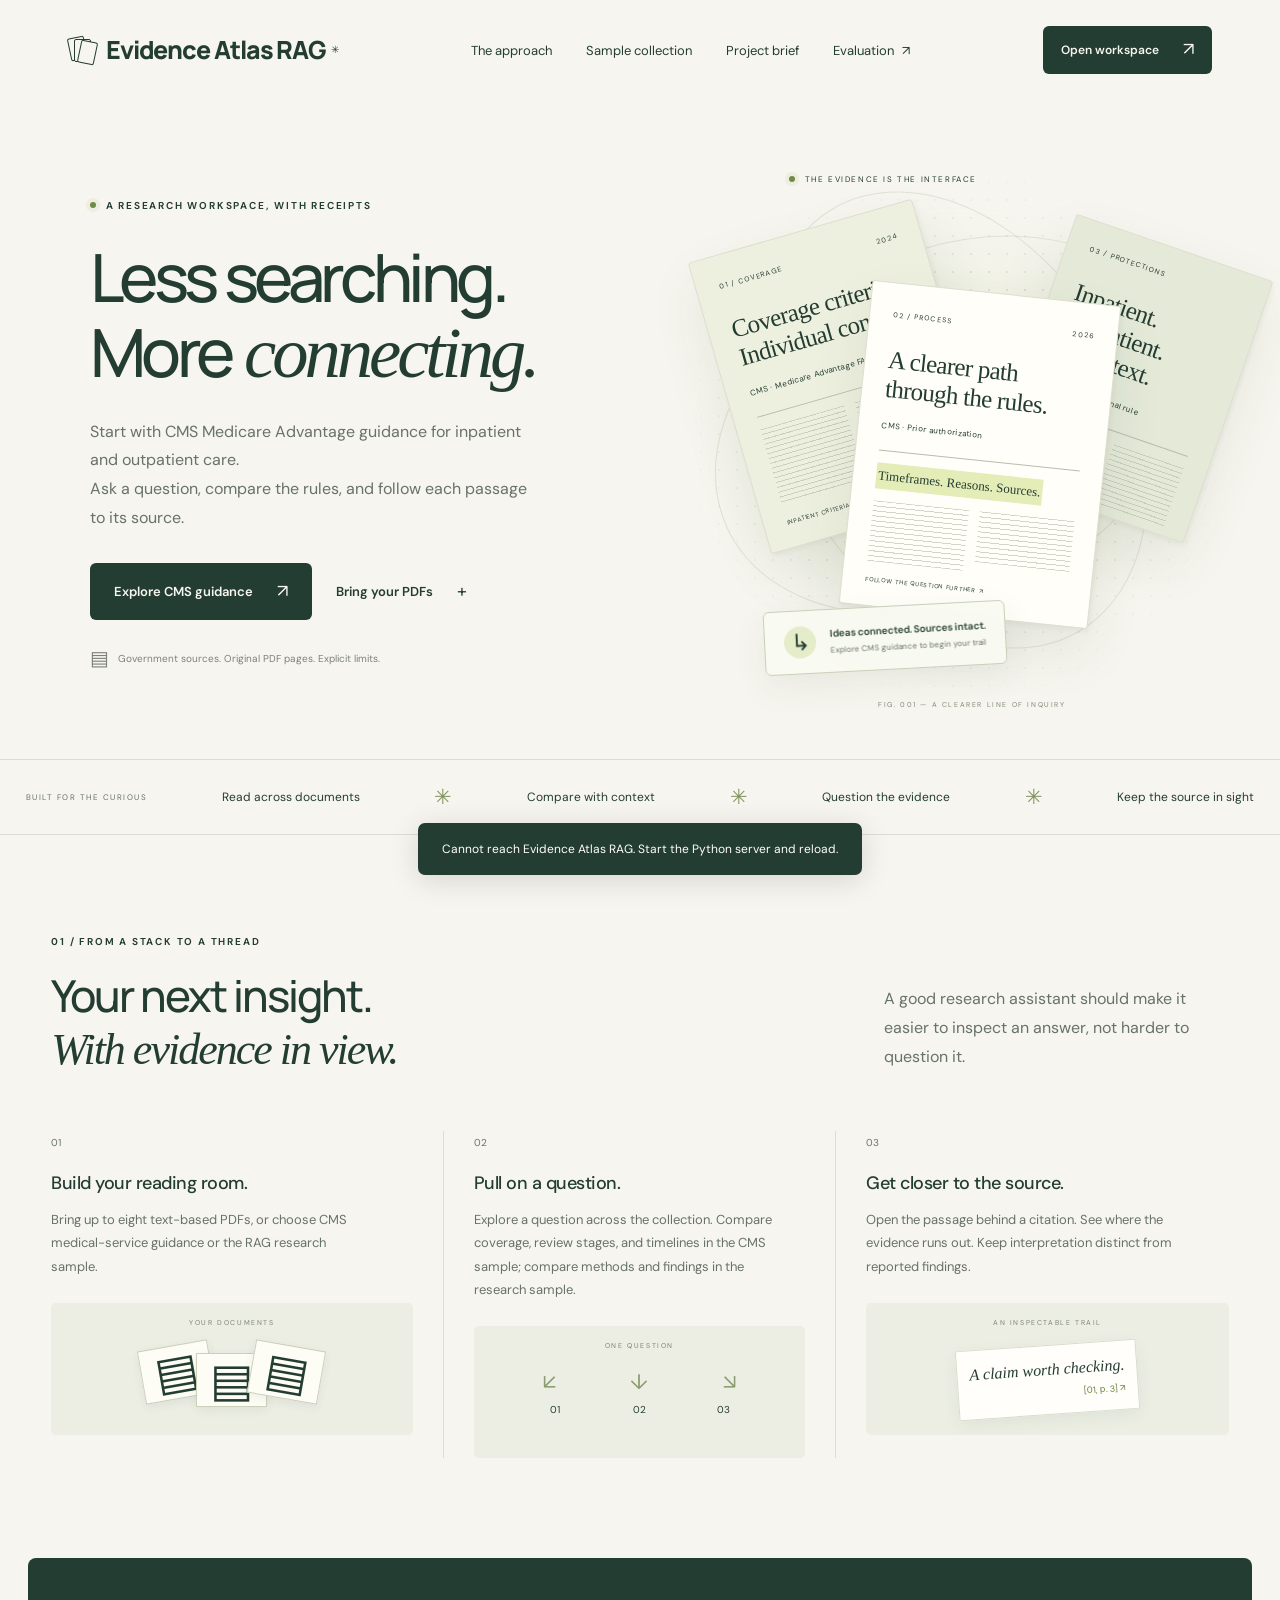
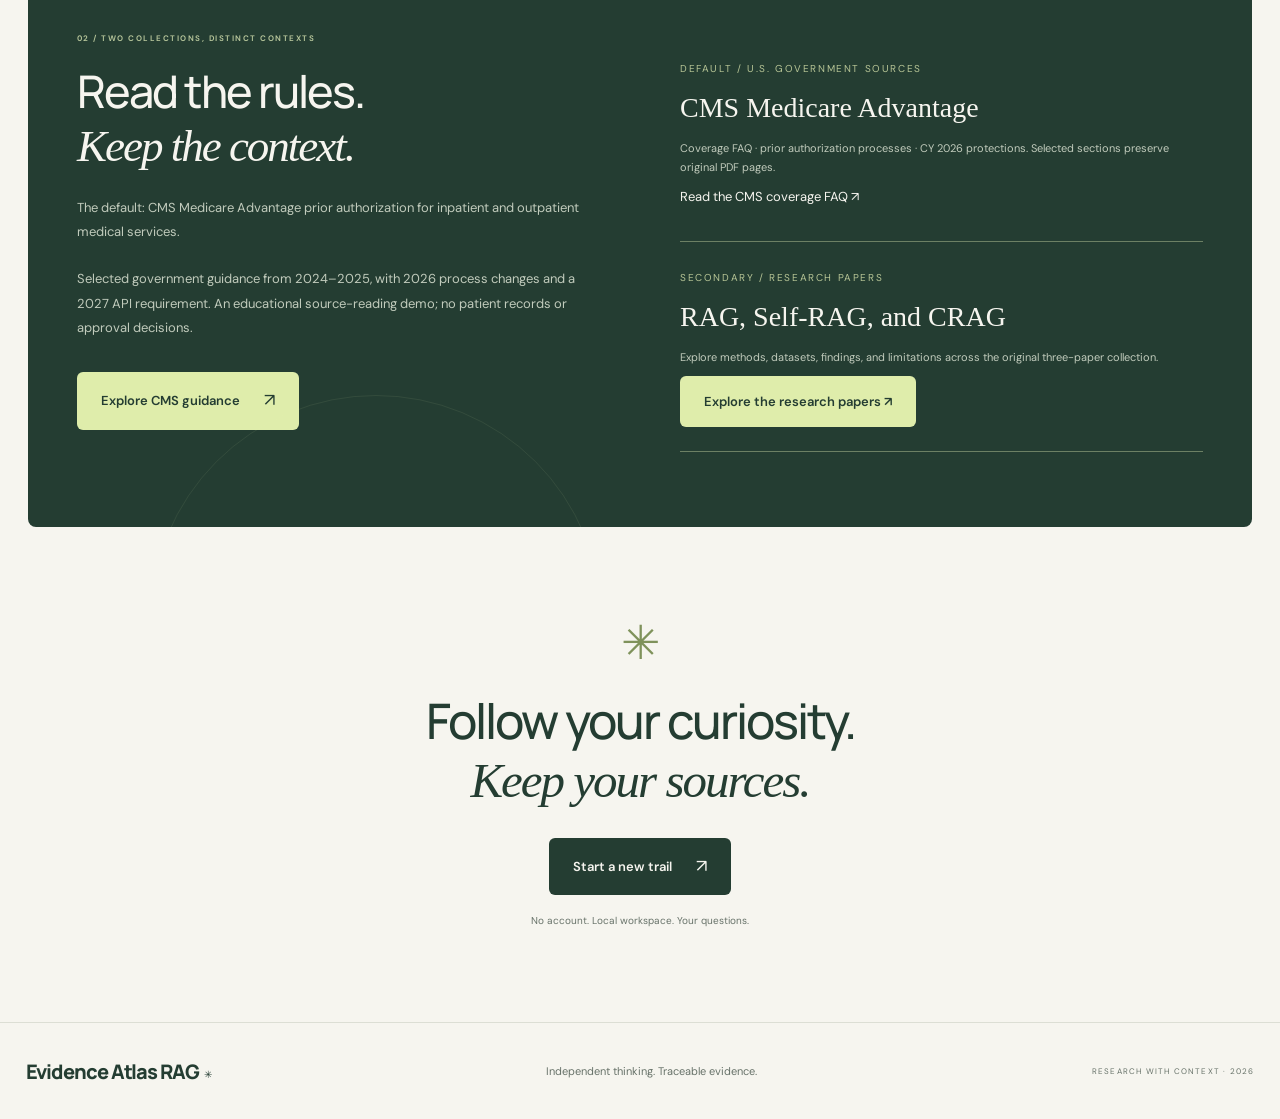
==== commit 48c802ee: "Add default CMS Medicare Advantage inpatient and outpatient evidence sample" ====
--- a/static/index.html
+++ b/static/index.html
@@ -2,7 +2,7 @@
 <html lang="en">
 <head>
   <meta charset="utf-8"><meta name="viewport" content="width=device-width,initial-scale=1">
-  <meta name="description" content="A quieter way to read across research. Compare papers, trace evidence, and keep every conclusion close to its source.">
+  <meta name="description" content="Explore CMS Medicare Advantage inpatient and outpatient prior authorization guidance, compare documents, and inspect every source.">
   <title>Evidence Atlas RAG — Follow the evidence.</title>
   <link rel="icon" href="/static/favicon.svg" type="image/svg+xml">
   <link rel="stylesheet" href="/static/styles.css">
@@ -21,46 +21,45 @@
     <div class="hero-copy">
       <div class="eyebrow"><span class="live-dot"></span> A RESEARCH WORKSPACE, WITH RECEIPTS</div>
       <h1>Less searching.<br>More <em>connecting.</em></h1>
-      <p class="hero-description">Great ideas don’t live in one paper.<br>Find the connections across your research—and follow every answer back to the evidence.</p>
-      <div class="hero-actions"><button class="button dark" data-demo>Explore the sample collection <span>↗</span></button><button class="button quiet" data-open>Bring your papers <span>+</span></button></div>
-      <div class="hero-footnote"><span class="tiny-paper">▤</span> Real research. Page-level sources. Room for uncertainty.</div>
+      <p class="hero-description">Start with CMS Medicare Advantage guidance for inpatient and outpatient care.<br>Ask a question, compare the rules, and follow each passage to its source.</p>
+      <div class="hero-actions"><button class="button dark" data-demo>Explore CMS guidance <span>↗</span></button><button class="button quiet" data-open>Bring your PDFs <span>+</span></button></div>
+      <div class="hero-footnote"><span class="tiny-paper">▤</span> Government sources. Original PDF pages. Explicit limits.</div>
     </div>
-    <div class="research-art" aria-label="Interactive illustration of three research papers connected to an evidence trail">
+    <div class="research-art" aria-label="Three CMS government documents connected to an evidence trail">
       <div class="art-grid"></div><div class="art-orbit orbit-one"></div><div class="art-orbit orbit-two"></div>
       <div class="art-caption"><span class="live-dot"></span> THE EVIDENCE IS THE INTERFACE</div>
       <svg class="connections" viewBox="0 0 650 560" fill="none" aria-hidden="true"><path d="M180 185C400 160 140 380 340 380S430 190 530 270"/><path d="M330 115C210 290 510 310 350 475"/><circle r="4"><animateMotion dur="8s" repeatCount="indefinite" path="M180 185C400 160 140 380 340 380S430 190 530 270"/></circle></svg>
-      <button class="paper-sculpture paper-back" data-art="0" aria-label="Explore the RAG paper"><span class="paper-topline">01 / FOUNDATIONS <span>2020</span></span><h3>Retrieval-Augmented<br>Generation</h3><span class="paper-author">Lewis et al.</span><div class="paper-rule"></div><div class="mini-columns"><i></i><i></i></div><span class="paper-bottom">PARAMETRIC + NON-PARAMETRIC MEMORY</span></button>
-      <button class="paper-sculpture paper-front" data-art="1" aria-label="Explore the Self-RAG paper"><span class="paper-topline">02 / REFLECTION <span>2023</span></span><h3>What if a model<br>could reflect?</h3><span class="paper-author">Self-RAG · Asai et al.</span><div class="paper-rule"></div><div class="highlight-line">Retrieve. Generate. Critique.</div><div class="mini-columns"><i></i><i></i></div><span class="paper-bottom">FOLLOW THE QUESTION FURTHER ↗</span></button>
-      <button class="paper-sculpture paper-side" data-art="2" aria-label="Explore the CRAG paper"><span class="paper-topline">03 / CORRECTION</span><h3>When retrieval<br>needs a second look.</h3><span class="paper-author">CRAG · Yan et al. · 2024</span><div class="paper-rule"></div><div class="mini-columns"><i></i><i></i></div></button>
-      <div class="evidence-tag"><span>↳</span><div><strong>Ideas connected. Sources intact.</strong><small>Explore a paper to begin your trail</small></div></div>
+      <button class="paper-sculpture paper-back" data-art="0" aria-label="Explore CMS coverage criteria"><span class="paper-topline">01 / COVERAGE <span>2024</span></span><h3>Coverage criteria.<br>Individual context.</h3><span class="paper-author">CMS · Medicare Advantage FAQ</span><div class="paper-rule"></div><div class="mini-columns"><i></i><i></i></div><span class="paper-bottom">INPATIENT CRITERIA + MEDICAL RECORDS</span></button>
+      <button class="paper-sculpture paper-front" data-art="1" aria-label="Explore CMS prior authorization processes"><span class="paper-topline">02 / PROCESS <span>2026</span></span><h3>A clearer path<br>through the rules.</h3><span class="paper-author">CMS · Prior authorization</span><div class="paper-rule"></div><div class="highlight-line">Timeframes. Reasons. Sources.</div><div class="mini-columns"><i></i><i></i></div><span class="paper-bottom">FOLLOW THE QUESTION FURTHER ↗</span></button>
+      <button class="paper-sculpture paper-side" data-art="2" aria-label="Explore inpatient and outpatient protections"><span class="paper-topline">03 / PROTECTIONS</span><h3>Inpatient.<br>Outpatient.<br>In context.</h3><span class="paper-author">CMS · CY 2026 final rule</span><div class="paper-rule"></div><div class="mini-columns"><i></i><i></i></div></button>
+      <div class="evidence-tag"><span>↳</span><div><strong>Ideas connected. Sources intact.</strong><small>Explore CMS guidance to begin your trail</small></div></div>
       <span class="art-coordinate">FIG. 001 — A CLEARER LINE OF INQUIRY</span>
     </div>
   </section>
-  <div class="principles-strip"><span>BUILT FOR THE CURIOUS</span><p>Read across papers</p><i>✳</i><p>Compare with context</p><i>✳</i><p>Question the evidence</p><i>✳</i><p>Keep the source in sight</p></div>
+  <div class="principles-strip"><span>BUILT FOR THE CURIOUS</span><p>Read across documents</p><i>✳</i><p>Compare with context</p><i>✳</i><p>Question the evidence</p><i>✳</i><p>Keep the source in sight</p></div>
   <section class="approach section-wrap" id="approach">
     <div class="section-heading"><div class="eyebrow">01 / FROM A STACK TO A THREAD</div><h2>Your next insight.<br><em>With evidence in view.</em></h2><p>A good research assistant should make it easier to inspect an answer, not harder to question it.</p></div>
     <div class="approach-grid">
-      <article><span class="step-number">01</span><h3>Build your reading room.</h3><p>Bring up to eight text-based PDFs, or start with our collection on retrieval-augmented generation.</p><div class="step-drawing drawing-stack" aria-hidden="true"><span>YOUR PAPERS</span><i>▤</i><i>▤</i><i>▤</i></div></article>
-      <article><span class="step-number">02</span><h3>Pull on a question.</h3><p>Explore a question across the collection. Compare methods, datasets, findings, and limitations in a reading matrix.</p><div class="step-drawing drawing-thread" aria-hidden="true"><span>ONE QUESTION</span><b>↙</b><b>↓</b><b>↘</b><i>01</i><i>02</i><i>03</i></div></article>
+      <article><span class="step-number">01</span><h3>Build your reading room.</h3><p>Bring up to eight text-based PDFs, or choose CMS medical-service guidance or the RAG research sample.</p><div class="step-drawing drawing-stack" aria-hidden="true"><span>YOUR DOCUMENTS</span><i>▤</i><i>▤</i><i>▤</i></div></article>
+      <article><span class="step-number">02</span><h3>Pull on a question.</h3><p>Explore a question across the collection. Compare coverage, review stages, and timelines in the CMS sample; compare methods and findings in the research sample.</p><div class="step-drawing drawing-thread" aria-hidden="true"><span>ONE QUESTION</span><b>↙</b><b>↓</b><b>↘</b><i>01</i><i>02</i><i>03</i></div></article>
       <article><span class="step-number">03</span><h3>Get closer to the source.</h3><p>Open the passage behind a citation. See where the evidence runs out. Keep interpretation distinct from reported findings.</p><div class="step-drawing drawing-cite" aria-hidden="true"><span>AN INSPECTABLE TRAIL</span><i>A claim worth checking. <b>[01, p. 3] ↗</b></i></div></article>
     </div>
   </section>
-  <section class="collection-section" id="collection"><div class="section-wrap collection-inner"><div><div class="eyebrow">02 / A COLLECTION TO GET YOU THINKING</div><h2>A little research<br>on <em>better research.</em></h2><p>Three public papers. Three perspectives on retrieval.<br>A real corpus for your first line of inquiry.</p><button class="button cream" data-demo>Open this collection <span>↗</span></button></div><div class="collection-list">
-    <a href="https://arxiv.org/abs/2005.11401v4" target="_blank" rel="noopener"><span class="collection-index">01</span><div><small>LEWIS ET AL. / 2020</small><h3>Retrieval-Augmented Generation</h3><p>The foundations of retrieval + generation.</p></div><span>↗</span></a>
-    <a href="https://arxiv.org/abs/2310.11511v1" target="_blank" rel="noopener"><span class="collection-index">02</span><div><small>ASAI ET AL. / 2023</small><h3>Self-RAG</h3><p>Retrieval and reflection, together.</p></div><span>↗</span></a>
-    <a href="https://arxiv.org/abs/2401.15884v3" target="_blank" rel="noopener"><span class="collection-index">03</span><div><small>YAN ET AL. / 2024</small><h3>Corrective RAG</h3><p>A closer look at retrieval quality.</p></div><span>↗</span></a>
+  <section class="collection-section" id="collection"><div class="section-wrap collection-inner"><div><div class="eyebrow">02 / TWO COLLECTIONS, DISTINCT CONTEXTS</div><h2>Read the rules.<br><em>Keep the context.</em></h2><p>The default: CMS Medicare Advantage prior authorization for inpatient and outpatient medical services.</p><p>Selected government guidance from 2024–2025, with 2026 process changes and a 2027 API requirement. An educational source-reading demo; no patient records or approval decisions.</p><button class="button cream" data-demo="cms-ma">Explore CMS guidance <span>↗</span></button></div><div class="collection-list sample-cards">
+    <article><small>DEFAULT / U.S. GOVERNMENT SOURCES</small><h3>CMS Medicare Advantage</h3><p>Coverage FAQ · prior authorization processes · CY 2026 protections. Selected sections preserve original PDF pages.</p><a href="https://www.cms.gov/files/document/hpms-memo-faq-coverage-criteria-and-utilization-management-cms-4201-f-02-6-2024-pdf.pdf" target="_blank" rel="noopener">Read the CMS coverage FAQ ↗</a></article>
+    <article><small>SECONDARY / RESEARCH PAPERS</small><h3>RAG, Self-RAG, and CRAG</h3><p>Explore methods, datasets, findings, and limitations across the original three-paper collection.</p><button class="button cream" data-demo="rag">Explore the research papers ↗</button></article>
   </div></div></section>
   <section class="closing section-wrap"><span class="asterisk">✳</span><h2>Follow your curiosity.<br><em>Keep your sources.</em></h2><button class="button dark" data-open>Start a new trail <span>↗</span></button><p>No account. Local workspace. Your questions.</p></section>
 </div>
 <section id="workspace" class="workspace" hidden aria-label="Research workspace">
   <div class="workspace-top"><div><div class="eyebrow">YOUR RESEARCH, IN FOCUS</div><h1>The reading room<span>.</span></h1></div><div class="workspace-controls"><span class="mode-badge" id="mode-badge">Connecting…</span><button class="button small outline" id="go-home">← Back to overview</button></div></div>
   <div class="desk">
-    <aside class="library"><div class="panel-title"><h2>Your collection</h2><span id="paper-count">00</span></div><label class="upload-zone" id="dropzone"><input type="file" id="file-input" multiple accept="application/pdf,.pdf"><span class="upload-icon">+</span><strong>Add your papers</strong><small>Choose or drop up to 8 PDFs<br>20 MB each · text-based</small></label><button class="demo-link" data-demo>↳ Try the three-paper sample</button><div class="library-info" id="library-info">Your collection stays in server memory until you clear it or restart.</div><div id="paper-list"></div><button class="text-button clear-button" id="clear-collection" hidden>Clear collection</button><div class="privacy-note" id="privacy-note"></div></aside>
-    <div class="research-main"><div class="tabs" role="tablist" aria-label="Research views"><button role="tab" aria-selected="true" data-tab="ask" class="active">Ask the papers</button><button role="tab" aria-selected="false" data-tab="compare">Reading matrix</button><button role="tab" aria-selected="false" data-tab="eval">Evaluation</button></div>
-      <div id="ask-view" class="tab-view"><div class="welcome" id="welcome"><span class="welcome-mark">✳</span><h2>What are you curious about?</h2><p>A specific question makes a stronger trail.<br>Start with a collection, then follow the evidence.</p><div class="suggestions"><button data-question="How does Self-RAG use reflection tokens?">How does Self-RAG use reflection tokens? <span>↗</span></button><button data-question="Compare how these papers handle retrieval quality." data-compare="true">How do these papers handle retrieval quality? <span>↗</span></button><button data-question="Which paper is best?" data-compare="true">Which paper is best? <span>↗</span></button></div></div><div id="answer" aria-live="polite"></div>
-      <form id="question-form" class="question-form"><label for="question" class="sr-only">Ask a research question</label><textarea id="question" rows="2" maxlength="2000" placeholder="Ask a question worth following…" required></textarea><div class="composer-bottom"><label class="compare-toggle"><input type="checkbox" id="compare-toggle"> Compare selected papers</label><button class="send-button" type="submit" aria-label="Ask the papers">↗</button></div></form><p class="composer-caption">Citations are a starting point for verification. Always inspect the source.</p></div>
-      <div id="compare-view" class="tab-view" hidden><div class="view-heading"><div><h2>A side-by-side reading.</h2><p>Methods, datasets, findings, limitations. Source passages in context.</p></div><button class="button small dark" id="build-matrix">Build matrix ↗</button></div><p class="matrix-warning">This matrix retrieves excerpts; it does not establish equivalent experiments or rank papers.</p><div id="matrix"><div class="empty-panel">Select at least two papers, then build your reading matrix.</div></div></div>
-      <div id="eval-view" class="tab-view" hidden><div class="view-heading"><div><h2>Show the work.</h2><p>Actual retrieval measurements. Explicit limits.</p></div><button class="button small outline" id="refresh-eval">Refresh ↻</button></div><div id="evaluation"></div></div>
+    <aside class="library"><div class="panel-title"><h2>Your collection</h2><span id="paper-count">00</span></div><label class="upload-zone" id="dropzone"><input type="file" id="file-input" multiple accept="application/pdf,.pdf"><span class="upload-icon">+</span><strong>Add your PDFs</strong><small>Choose or drop up to 8 PDFs<br>20 MB each · text-based</small></label><label class="sample-label" for="sample-select">Sample collection</label><select id="sample-select"><option value="cms-ma">CMS Medicare Advantage prior authorization</option><option value="rag">RAG, Self-RAG, and CRAG research papers</option></select><button class="demo-link" id="load-selected-sample">↳ Load selected sample</button><div id="collection-context"></div><div class="library-info" id="library-info">Your collection stays in server memory until you clear it or restart.</div><div id="paper-list"></div><button class="text-button clear-button" id="clear-collection" hidden>Clear collection</button><div class="privacy-note" id="privacy-note"></div></aside>
+    <div class="research-main"><div class="tabs" role="tablist" aria-label="Research views"><button role="tab" aria-selected="true" data-tab="ask" class="active">Ask the documents</button><button role="tab" aria-selected="false" data-tab="compare">Reading matrix</button><button role="tab" aria-selected="false" data-tab="eval">Evaluation</button></div>
+      <div id="ask-view" class="tab-view"><div class="welcome" id="welcome"><span class="welcome-mark">✳</span><h2>What are you curious about?</h2><p>A specific question makes a stronger trail.<br>Start with a collection, then follow the evidence.</p><div class="suggestions"></div></div><div id="answer" aria-live="polite"></div>
+      <form id="question-form" class="question-form"><label for="question" class="sr-only">Ask a research question</label><textarea id="question" rows="2" maxlength="2000" placeholder="Ask a question worth following…" required></textarea><div class="composer-bottom"><label class="compare-toggle"><input type="checkbox" id="compare-toggle"> Compare selected documents</label><button class="send-button" type="submit" aria-label="Ask the documents">↗</button></div></form><p class="composer-caption">Citations are a starting point for verification. Always inspect the source.</p></div>
+      <div id="compare-view" class="tab-view" hidden><div class="view-heading"><div><h2>A side-by-side reading.</h2><p id="matrix-description">Coverage, review stages, documentation, and timeframes. Source excerpts in context.</p></div><button class="button small dark" id="build-matrix">Build matrix ↗</button></div><p class="matrix-warning" id="matrix-warning">This matrix retrieves excerpts. Check program, service setting, and applicability dates.</p><div id="matrix"><div class="empty-panel">Select at least two documents, then build your reading matrix.</div></div></div>
+      <div id="eval-view" class="tab-view" hidden><div class="view-heading"><div><h2>Show the work.</h2><p>Separate CMS source checks and research-paper measurements. Explicit limits.</p></div><button class="button small outline" id="refresh-eval">Refresh ↻</button></div><div id="evaluation"></div></div>
     </div>
     <aside class="evidence-panel"><div class="panel-title"><h2>Evidence trail</h2><span id="evidence-count">00</span></div><div id="evidence-content"><div class="evidence-empty"><span>↳</span><h3>Every trail starts somewhere.</h3><p>Select a citation to inspect the passage and open its original PDF page.</p></div></div></aside>
   </div>
--- a/static/styles.css
+++ b/static/styles.css
@@ -3,3 +3,17 @@
 
 .hero h1 em{margin-left:.06em}.desk{height:760px}.library,.research-main,.evidence-panel{overflow:auto}.tabs{position:sticky;top:0;background:var(--white);z-index:2}@media(max-width:1150px){.desk{height:auto}.research-main{max-height:760px}.evidence-panel{max-height:620px}}@media(max-width:760px){.research-main{max-height:none}.evidence-panel{max-height:650px}}
 .brand-icon{flex-shrink:0}.brand-name{line-height:1.15}@media(max-width:760px){.site-header{gap:12px}.site-header .wordmark{font-size:17px;letter-spacing:-.6px;gap:6px}.site-header .brand-name{max-width:128px}.site-header>.button{flex-shrink:0}.site-header .brand-dot{display:none}}
+
+/* Sample selection and provenance use the existing reading-room palette. */
+.sample-label{display:block;font-size:12px;margin:20px 0 8px}
+#sample-select{width:100%;min-width:0;max-width:100%;padding:10px;border:1px solid var(--line,#d6dbd0);background:#fff;color:#243d32;border-radius:4px;font:inherit;font-size:12px}
+#collection-context h3{font:normal 18px/1.35 Georgia,serif;margin:12px 0}
+#collection-context details{font-size:12px;line-height:1.6;margin-bottom:16px}
+#collection-context summary{cursor:pointer;text-decoration:underline;text-underline-offset:3px}
+.sample-cards article{padding:24px 0;border-bottom:1px solid #6c8064}
+.sample-cards small{font-size:10px;letter-spacing:1.6px}
+.sample-cards h3{font:normal 28px/1.2 Georgia,serif;margin:14px 0}
+.sample-cards p{line-height:1.7}
+.sample-cards a{font-size:13px;padding:12px 0}
+.source-provenance{display:block;font-size:11px;line-height:1.5;margin:12px 0;color:#536450}
+.suggestions button{line-height:1.5}
